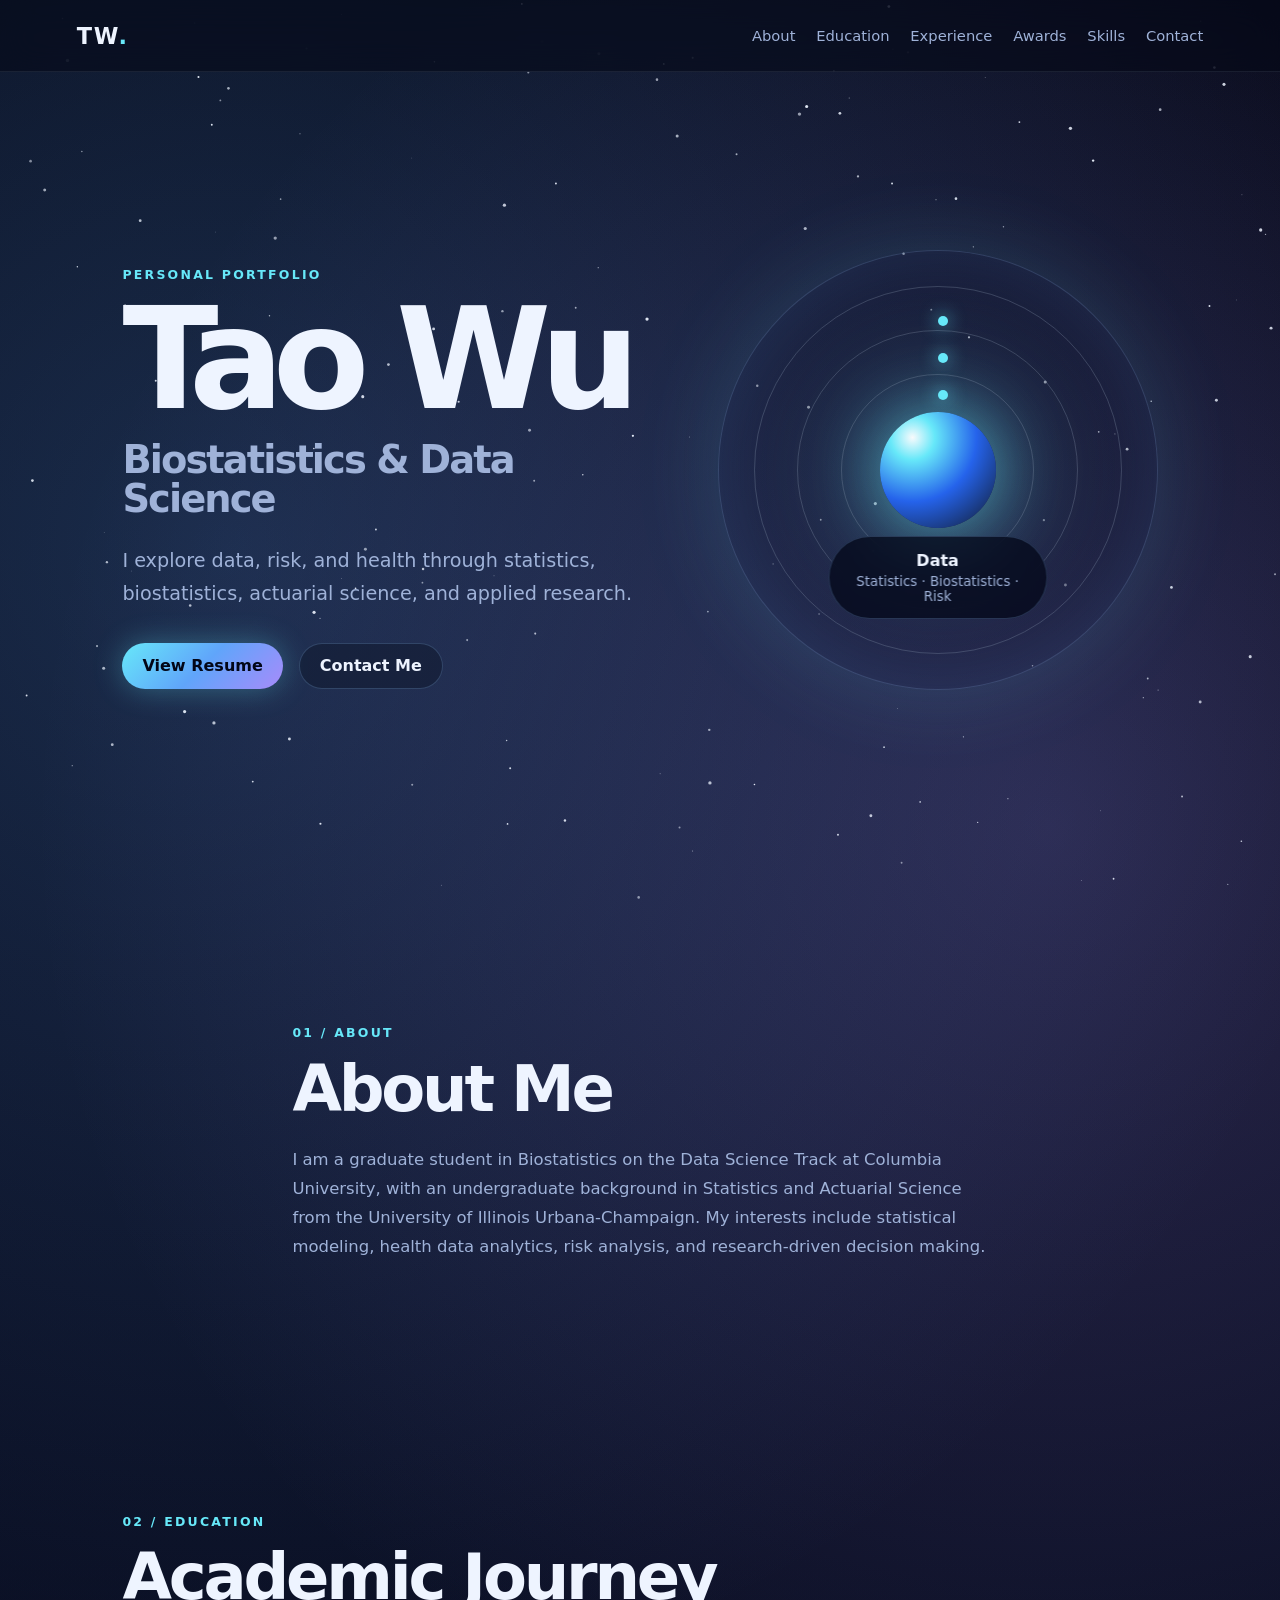
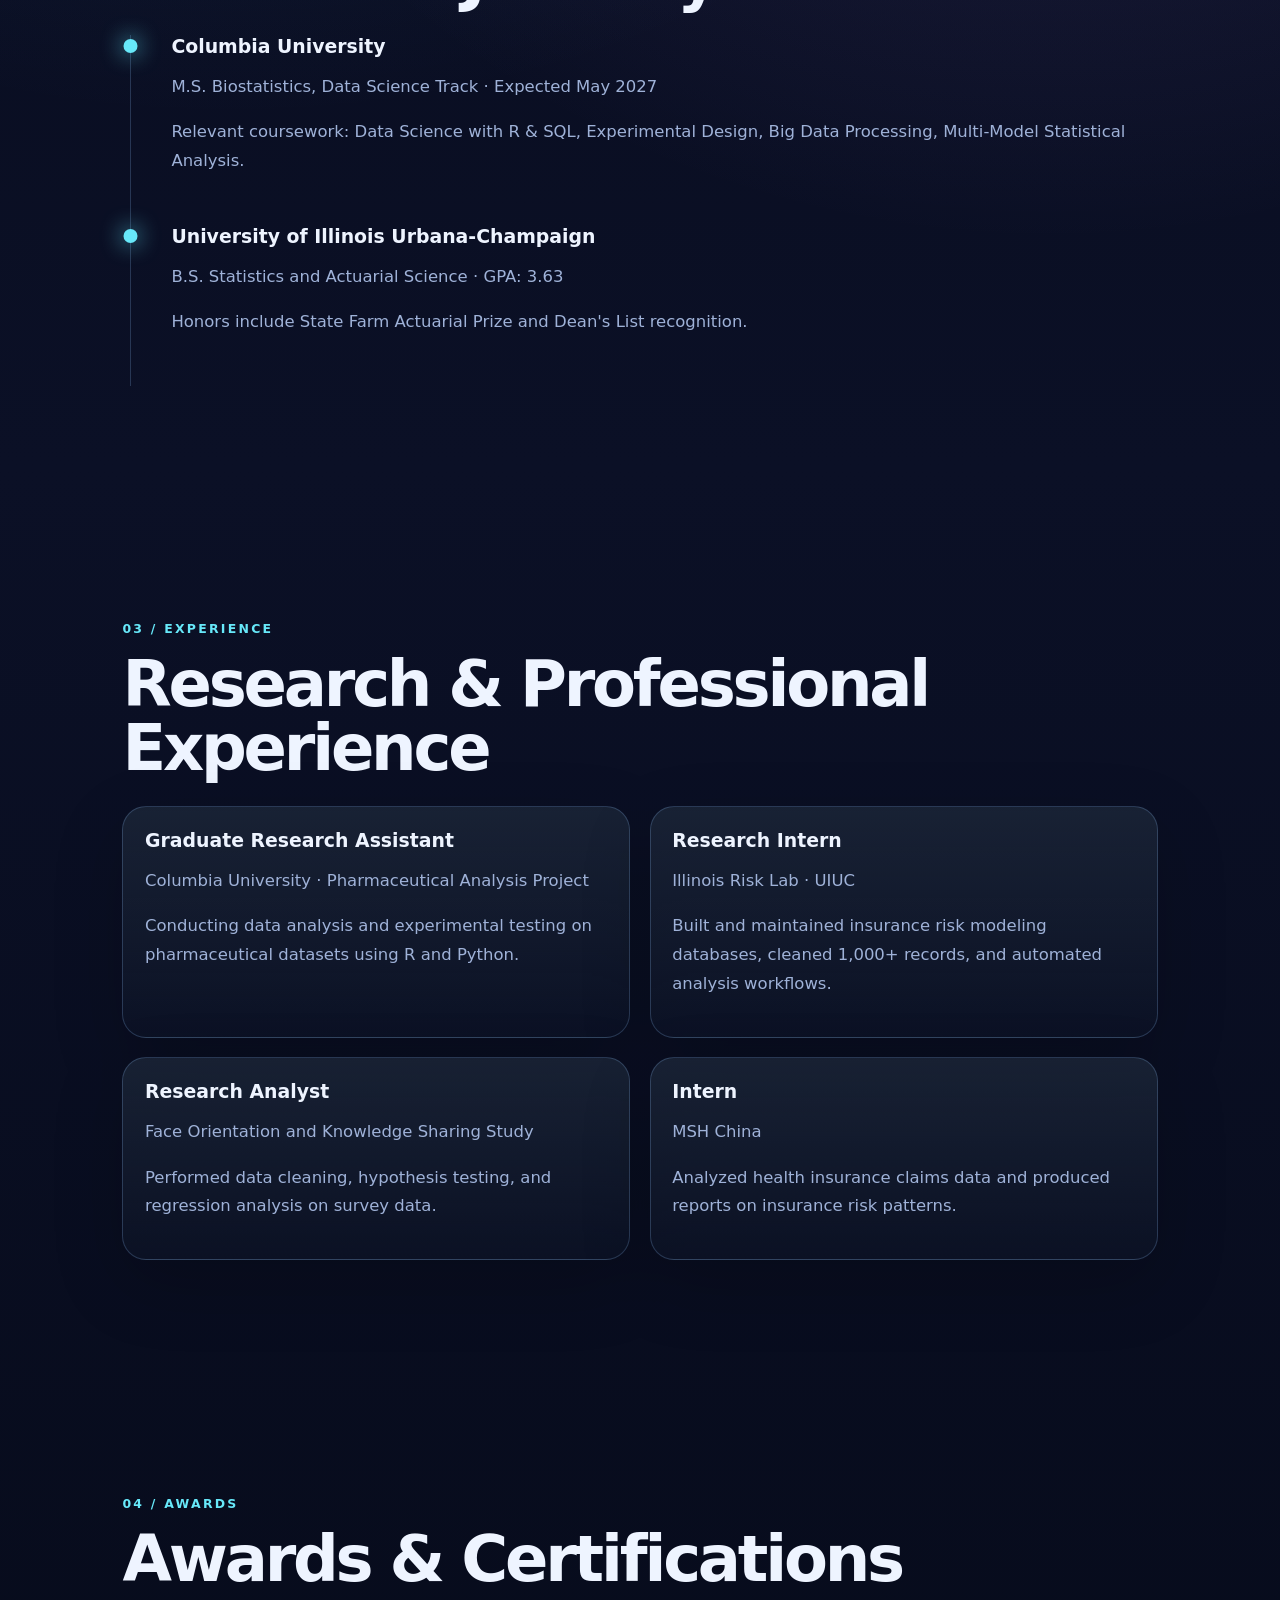
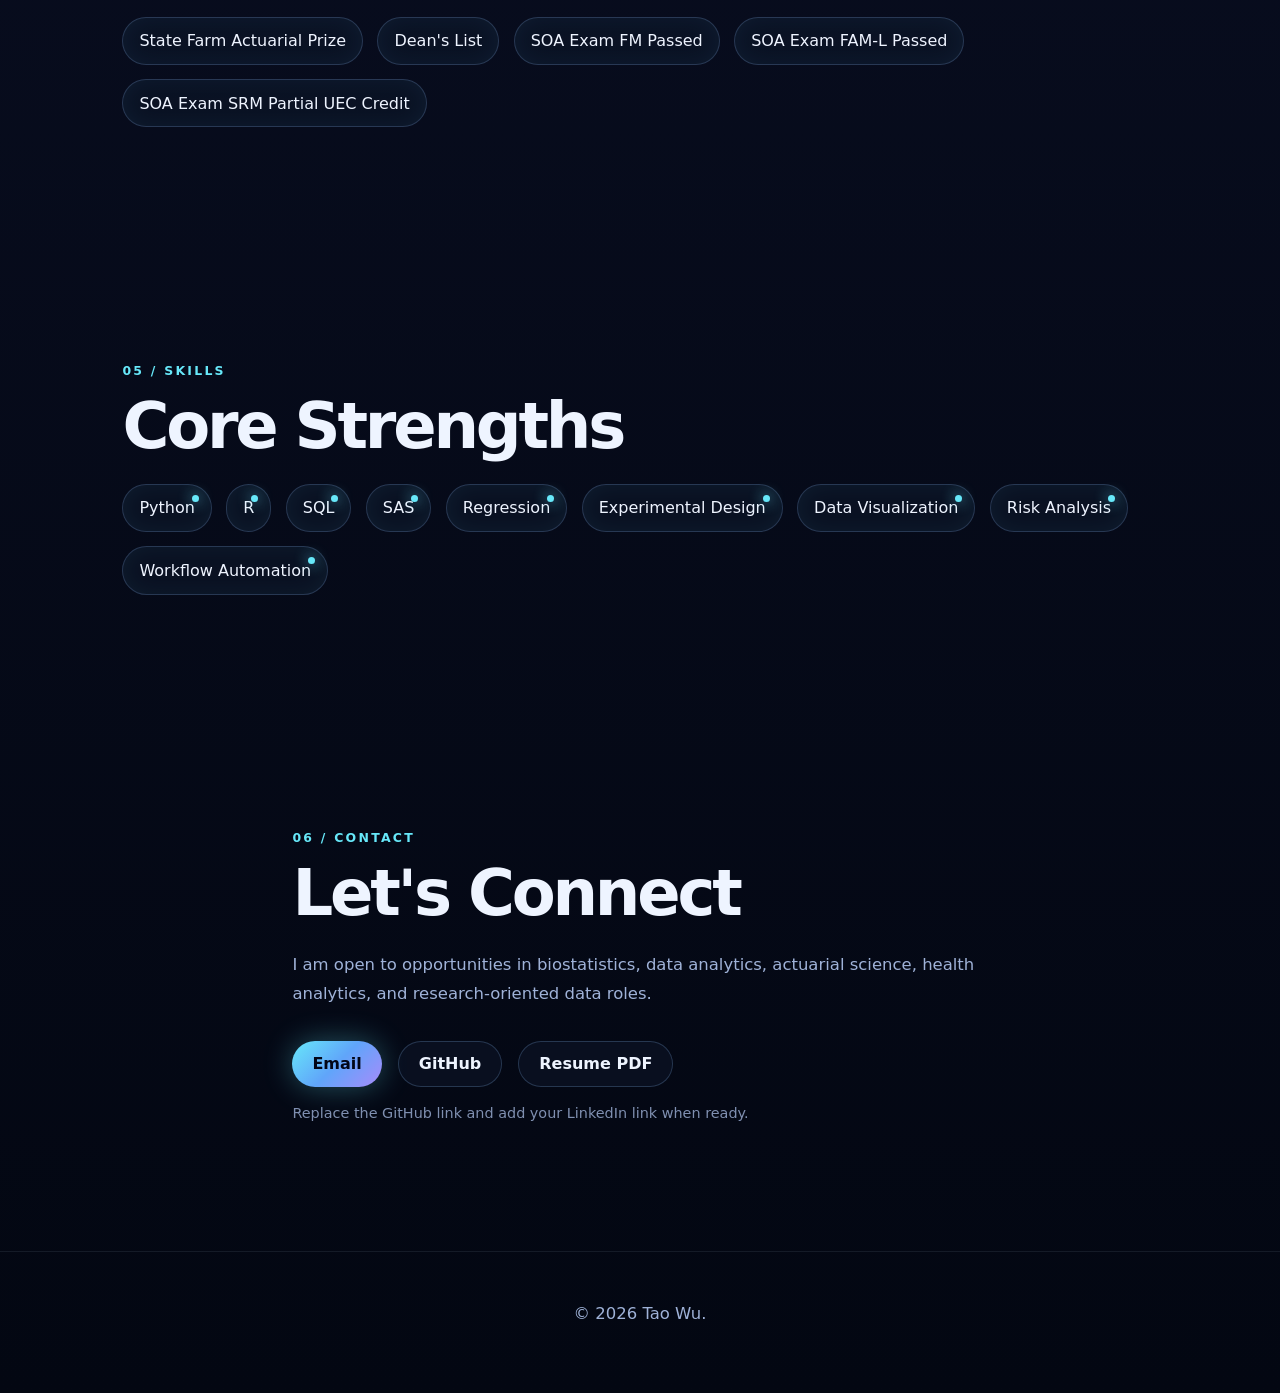
==== index.html @ d5c95db9 "Update index.html" ====
<!DOCTYPE html>
<html lang="en">
<head>
  <meta charset="UTF-8" />
  <meta name="viewport" content="width=device-width, initial-scale=1.0" />
  <title>Tao Wu Portfolio</title>
  <meta name="description" content="Tao Wu's personal portfolio in biostatistics, data science, statistics, and actuarial science." />
  <link rel="stylesheet" href="style.css" />
</head>
<body>
  <canvas id="starfield"></canvas>

  <header class="site-header">
    <a href="#home" class="logo">TW<span>.</span></a>
    <nav>
      <a href="#about">About</a>
      <a href="#education">Education</a>
      <a href="#experience">Experience</a>
      <a href="#awards">Awards</a>
      <a href="#skills">Skills</a>
      <a href="#contact">Contact</a>
    </nav>
  </header>

  <main>
    <section id="home" class="hero section">
      <div class="hero-content reveal">
        <p class="eyebrow">Personal Portfolio</p>
        <h1>Tao Wu</h1>
        <h2><span id="typewriter"></span></h2>
        <p class="hero-text">
          I explore data, risk, and health through statistics, biostatistics,
          actuarial science, and applied research.
        </p>
        <div class="hero-actions">
          <a class="btn primary" href="assets/resume.pdf" target="_blank">View Resume</a>
          <a class="btn ghost" href="#contact">Contact Me</a>
        </div>
      </div>

      <div class="orbital-card reveal">
        <div class="planet"></div>
        <div class="orbit orbit-1"><span></span></div>
        <div class="orbit orbit-2"><span></span></div>
        <div class="orbit orbit-3"><span></span></div>
        <div class="orbit-label">
          <strong>Data</strong>
          <small>Statistics · Biostatistics · Risk</small>
        </div>
      </div>
    </section>

    <section id="about" class="section narrow reveal">
      <p class="section-kicker">01 / About</p>
      <h2>About Me</h2>
      <p>
        I am a graduate student in Biostatistics on the Data Science Track at Columbia University,
        with an undergraduate background in Statistics and Actuarial Science from the University
        of Illinois Urbana-Champaign. My interests include statistical modeling, health data analytics,
        risk analysis, and research-driven decision making.
      </p>
    </section>

    <section id="education" class="section reveal">
      <p class="section-kicker">02 / Education</p>
      <h2>Academic Journey</h2>
      <div class="timeline">
        <article class="timeline-item">
          <span class="dot"></span>
          <div>
            <h3>Columbia University</h3>
            <p class="muted">M.S. Biostatistics, Data Science Track · Expected May 2027</p>
            <p>Relevant coursework: Data Science with R & SQL, Experimental Design, Big Data Processing, Multi-Model Statistical Analysis.</p>
          </div>
        </article>
        <article class="timeline-item">
          <span class="dot"></span>
          <div>
            <h3>University of Illinois Urbana-Champaign</h3>
            <p class="muted">B.S. Statistics and Actuarial Science · GPA: 3.63</p>
            <p>Honors include State Farm Actuarial Prize and Dean's List recognition.</p>
          </div>
        </article>
      </div>
    </section>

    <section id="experience" class="section reveal">
      <p class="section-kicker">03 / Experience</p>
      <h2>Research & Professional Experience</h2>
      <div class="card-grid">
        <article class="glass-card">
          <h3>Graduate Research Assistant</h3>
          <p class="muted">Columbia University · Pharmaceutical Analysis Project</p>
          <p>Conducting data analysis and experimental testing on pharmaceutical datasets using R and Python.</p>
        </article>
        <article class="glass-card">
          <h3>Research Intern</h3>
          <p class="muted">Illinois Risk Lab · UIUC</p>
          <p>Built and maintained insurance risk modeling databases, cleaned 1,000+ records, and automated analysis workflows.</p>
        </article>
        <article class="glass-card">
          <h3>Research Analyst</h3>
          <p class="muted">Face Orientation and Knowledge Sharing Study</p>
          <p>Performed data cleaning, hypothesis testing, and regression analysis on survey data.</p>
        </article>
        <article class="glass-card">
          <h3>Intern</h3>
          <p class="muted">MSH China</p>
          <p>Analyzed health insurance claims data and produced reports on insurance risk patterns.</p>
        </article>
      </div>
    </section>

    <section id="awards" class="section reveal">
      <p class="section-kicker">04 / Awards</p>
      <h2>Awards & Certifications</h2>
      <div class="badge-grid">
        <div class="badge">State Farm Actuarial Prize</div>
        <div class="badge">Dean's List</div>
        <div class="badge">SOA Exam FM Passed</div>
        <div class="badge">SOA Exam FAM-L Passed</div>
        <div class="badge">SOA Exam SRM Partial UEC Credit</div>
      </div>
    </section>

    <section id="skills" class="section reveal">
      <p class="section-kicker">05 / Skills</p>
      <h2>Core Strengths</h2>
      <div class="skill-map">
        <div class="skill-node">Python</div>
        <div class="skill-node">R</div>
        <div class="skill-node">SQL</div>
        <div class="skill-node">SAS</div>
        <div class="skill-node">Regression</div>
        <div class="skill-node">Experimental Design</div>
        <div class="skill-node">Data Visualization</div>
        <div class="skill-node">Risk Analysis</div>
        <div class="skill-node">Workflow Automation</div>
      </div>
    </section>

    <section id="contact" class="section narrow reveal">
      <p class="section-kicker">06 / Contact</p>
      <h2>Let's Connect</h2>
      <p>
        I am open to opportunities in biostatistics, data analytics, actuarial science,
        health analytics, and research-oriented data roles.
      </p>
      <div class="contact-links">
        <a class="btn primary" href="mailto:tw3108@cumc.columbia.edu">Email</a>
        <a class="btn ghost" href="https://github.com/tw3108-alex" target="_blank">GitHub</a>
        <a class="btn ghost" href="assets/resume.pdf" target="_blank">Resume PDF</a>
      </div>
      <p class="small-note">Replace the GitHub link and add your LinkedIn link when ready.</p>
    </section>
  </main>

  <footer>
    <p>© <span id="year"></span> Tao Wu.</p>
  </footer>

  <script src="script.js"></script>
</body>
</html>
---- style.css ----
* {
  box-sizing: border-box;
}

:root {
  --bg: #050816;
  --bg-2: #0b1026;
  --text: #eef4ff;
  --muted: #9fb2d8;
  --line: rgba(147, 197, 253, 0.22);
  --cyan: #67e8f9;
  --blue: #60a5fa;
  --purple: #a78bfa;
  --glass: rgba(15, 23, 42, 0.58);
  --glass-strong: rgba(30, 41, 59, 0.76);
}

html {
  scroll-behavior: smooth;
}

body {
  margin: 0;
  font-family: Inter, ui-sans-serif, system-ui, -apple-system, BlinkMacSystemFont, "Segoe UI", sans-serif;
  color: var(--text);
  background:
    radial-gradient(circle at 18% 12%, rgba(96, 165, 250, 0.22), transparent 28%),
    radial-gradient(circle at 82% 18%, rgba(167, 139, 250, 0.22), transparent 26%),
    linear-gradient(180deg, var(--bg), var(--bg-2) 45%, #030712);
  min-height: 100vh;
  overflow-x: hidden;
}

#starfield {
  position: fixed;
  inset: 0;
  z-index: -1;
}

.site-header {
  position: fixed;
  top: 0;
  left: 0;
  width: 100%;
  height: 72px;
  padding: 0 6vw;
  display: flex;
  align-items: center;
  justify-content: space-between;
  backdrop-filter: blur(16px);
  background: rgba(5, 8, 22, 0.56);
  border-bottom: 1px solid rgba(148, 163, 184, 0.12);
  z-index: 20;
}

.logo {
  color: var(--text);
  text-decoration: none;
  font-size: 1.4rem;
  font-weight: 800;
  letter-spacing: 0.08em;
}

.logo span {
  color: var(--cyan);
}

nav {
  display: flex;
  gap: 1.3rem;
  flex-wrap: wrap;
}

nav a {
  color: var(--muted);
  text-decoration: none;
  font-size: 0.92rem;
  transition: color 0.2s ease, text-shadow 0.2s ease;
}

nav a:hover {
  color: var(--text);
  text-shadow: 0 0 18px rgba(103, 232, 249, 0.85);
}

.section {
  padding: 110px 8vw;
  max-width: 1240px;
  margin: 0 auto;
}

.hero {
  min-height: 100vh;
  display: grid;
  grid-template-columns: 1.15fr 0.85fr;
  align-items: center;
  gap: 4rem;
  padding-top: 150px;
}

.eyebrow,
.section-kicker {
  color: var(--cyan);
  letter-spacing: 0.18em;
  text-transform: uppercase;
  font-size: 0.78rem;
  font-weight: 700;
}

h1 {
  font-size: clamp(4rem, 12vw, 8.8rem);
  line-height: 0.88;
  margin: 0.2rem 0 1.2rem;
  letter-spacing: -0.08em;
}

h2 {
  font-size: clamp(2rem, 5vw, 4rem);
  line-height: 1;
  margin: 0 0 1.6rem;
  letter-spacing: -0.05em;
}

.hero h2 {
  min-height: 3.2rem;
  color: var(--muted);
  font-size: clamp(1.5rem, 3vw, 2.7rem);
}

h3 {
  margin: 0 0 0.5rem;
  font-size: 1.18rem;
}

p {
  color: var(--muted);
  line-height: 1.75;
  font-size: 1.03rem;
}

.hero-text {
  max-width: 720px;
  font-size: 1.2rem;
}

.narrow {
  max-width: 900px;
}

.hero-actions,
.contact-links {
  display: flex;
  gap: 1rem;
  flex-wrap: wrap;
  margin-top: 2rem;
}

.btn {
  display: inline-flex;
  align-items: center;
  justify-content: center;
  min-height: 46px;
  padding: 0 1.25rem;
  border-radius: 999px;
  text-decoration: none;
  font-weight: 700;
  transition: transform 0.18s ease, box-shadow 0.18s ease, border-color 0.18s ease;
}

.btn:hover {
  transform: translateY(-2px);
}

.btn.primary {
  color: #020617;
  background: linear-gradient(135deg, var(--cyan), var(--blue), var(--purple));
  box-shadow: 0 0 30px rgba(103, 232, 249, 0.32);
}

.btn.ghost {
  color: var(--text);
  border: 1px solid var(--line);
  background: rgba(15, 23, 42, 0.5);
}

.btn.ghost:hover {
  border-color: var(--cyan);
  box-shadow: 0 0 24px rgba(103, 232, 249, 0.16);
}

.orbital-card {
  position: relative;
  width: min(440px, 80vw);
  aspect-ratio: 1;
  margin: 0 auto;
  border-radius: 50%;
  border: 1px solid var(--line);
  background:
    radial-gradient(circle, rgba(103, 232, 249, 0.1), transparent 58%),
    rgba(15, 23, 42, 0.2);
  box-shadow:
    inset 0 0 80px rgba(96, 165, 250, 0.12),
    0 0 90px rgba(103, 232, 249, 0.14);
}

.planet {
  position: absolute;
  width: 116px;
  height: 116px;
  border-radius: 50%;
  top: 50%;
  left: 50%;
  transform: translate(-50%, -50%);
  background:
    radial-gradient(circle at 28% 22%, #f8fafc, #67e8f9 18%, #2563eb 52%, #111827 100%);
  box-shadow: 0 0 70px rgba(103, 232, 249, 0.7);
}

.orbit {
  position: absolute;
  border: 1px solid rgba(148, 163, 184, 0.28);
  border-radius: 50%;
  inset: 18%;
  animation: spin 12s linear infinite;
}

.orbit-2 {
  inset: 8%;
  animation-duration: 18s;
}

.orbit-3 {
  inset: 28%;
  animation-duration: 9s;
}

.orbit span {
  position: absolute;
  top: 8%;
  left: 50%;
  width: 10px;
  height: 10px;
  border-radius: 50%;
  background: var(--cyan);
  box-shadow: 0 0 18px var(--cyan);
}

.orbit-label {
  position: absolute;
  bottom: 16%;
  left: 50%;
  transform: translateX(-50%);
  text-align: center;
  padding: 0.9rem 1.2rem;
  border: 1px solid var(--line);
  border-radius: 999px;
  background: rgba(2, 6, 23, 0.72);
  backdrop-filter: blur(10px);
}

.orbit-label small {
  display: block;
  color: var(--muted);
  margin-top: 0.2rem;
}

@keyframes spin {
  to {
    transform: rotate(360deg);
  }
}

.timeline {
  border-left: 1px solid var(--line);
  margin-left: 0.5rem;
}

.timeline-item {
  display: grid;
  grid-template-columns: 24px 1fr;
  gap: 1rem;
  padding: 0 0 2rem;
  position: relative;
}

.timeline-item .dot {
  width: 14px;
  height: 14px;
  border-radius: 999px;
  background: var(--cyan);
  box-shadow: 0 0 22px var(--cyan);
  transform: translateX(-7.5px);
  margin-top: 0.25rem;
}

.muted {
  color: var(--muted);
}

.card-grid {
  display: grid;
  grid-template-columns: repeat(2, minmax(0, 1fr));
  gap: 1.2rem;
}

.glass-card {
  position: relative;
  padding: 1.35rem;
  border-radius: 24px;
  border: 1px solid var(--line);
  background: linear-gradient(180deg, rgba(30, 41, 59, 0.72), rgba(15, 23, 42, 0.42));
  box-shadow: 0 24px 70px rgba(0, 0, 0, 0.18);
  overflow: hidden;
  transition: transform 0.18s ease, border-color 0.18s ease, box-shadow 0.18s ease;
}

.glass-card::before {
  content: "";
  position: absolute;
  inset: -1px;
  opacity: 0;
  background: radial-gradient(circle at var(--x, 50%) var(--y, 50%), rgba(103, 232, 249, 0.22), transparent 34%);
  transition: opacity 0.18s ease;
  pointer-events: none;
}

.glass-card:hover {
  transform: translateY(-5px);
  border-color: rgba(103, 232, 249, 0.58);
  box-shadow: 0 24px 80px rgba(96, 165, 250, 0.16);
}

.glass-card:hover::before {
  opacity: 1;
}

.badge-grid,
.skill-map {
  display: flex;
  flex-wrap: wrap;
  gap: 0.9rem;
}

.badge,
.skill-node {
  border: 1px solid var(--line);
  border-radius: 999px;
  padding: 0.85rem 1rem;
  color: var(--text);
  background: rgba(15, 23, 42, 0.58);
  box-shadow: inset 0 0 24px rgba(103, 232, 249, 0.06);
}

.skill-node {
  position: relative;
}

.skill-node::after {
  content: "";
  position: absolute;
  width: 7px;
  height: 7px;
  right: 12px;
  top: 10px;
  border-radius: 50%;
  background: var(--cyan);
  box-shadow: 0 0 14px var(--cyan);
}

.small-note {
  font-size: 0.9rem;
  opacity: 0.8;
}

footer {
  padding: 2rem 8vw 3rem;
  text-align: center;
  border-top: 1px solid rgba(148, 163, 184, 0.12);
}

.reveal {
  opacity: 0;
  transform: translateY(22px);
  transition: opacity 0.7s ease, transform 0.7s ease;
}

.reveal.visible {
  opacity: 1;
  transform: translateY(0);
}

@media (max-width: 860px) {
  .site-header {
    height: auto;
    padding: 1rem 5vw;
    align-items: flex-start;
    gap: 1rem;
  }

  nav {
    justify-content: flex-end;
    gap: 0.75rem;
  }

  .hero {
    grid-template-columns: 1fr;
    padding-top: 140px;
  }

  .card-grid {
    grid-template-columns: 1fr;
  }

  .section {
    padding-left: 5vw;
    padding-right: 5vw;
  }
}
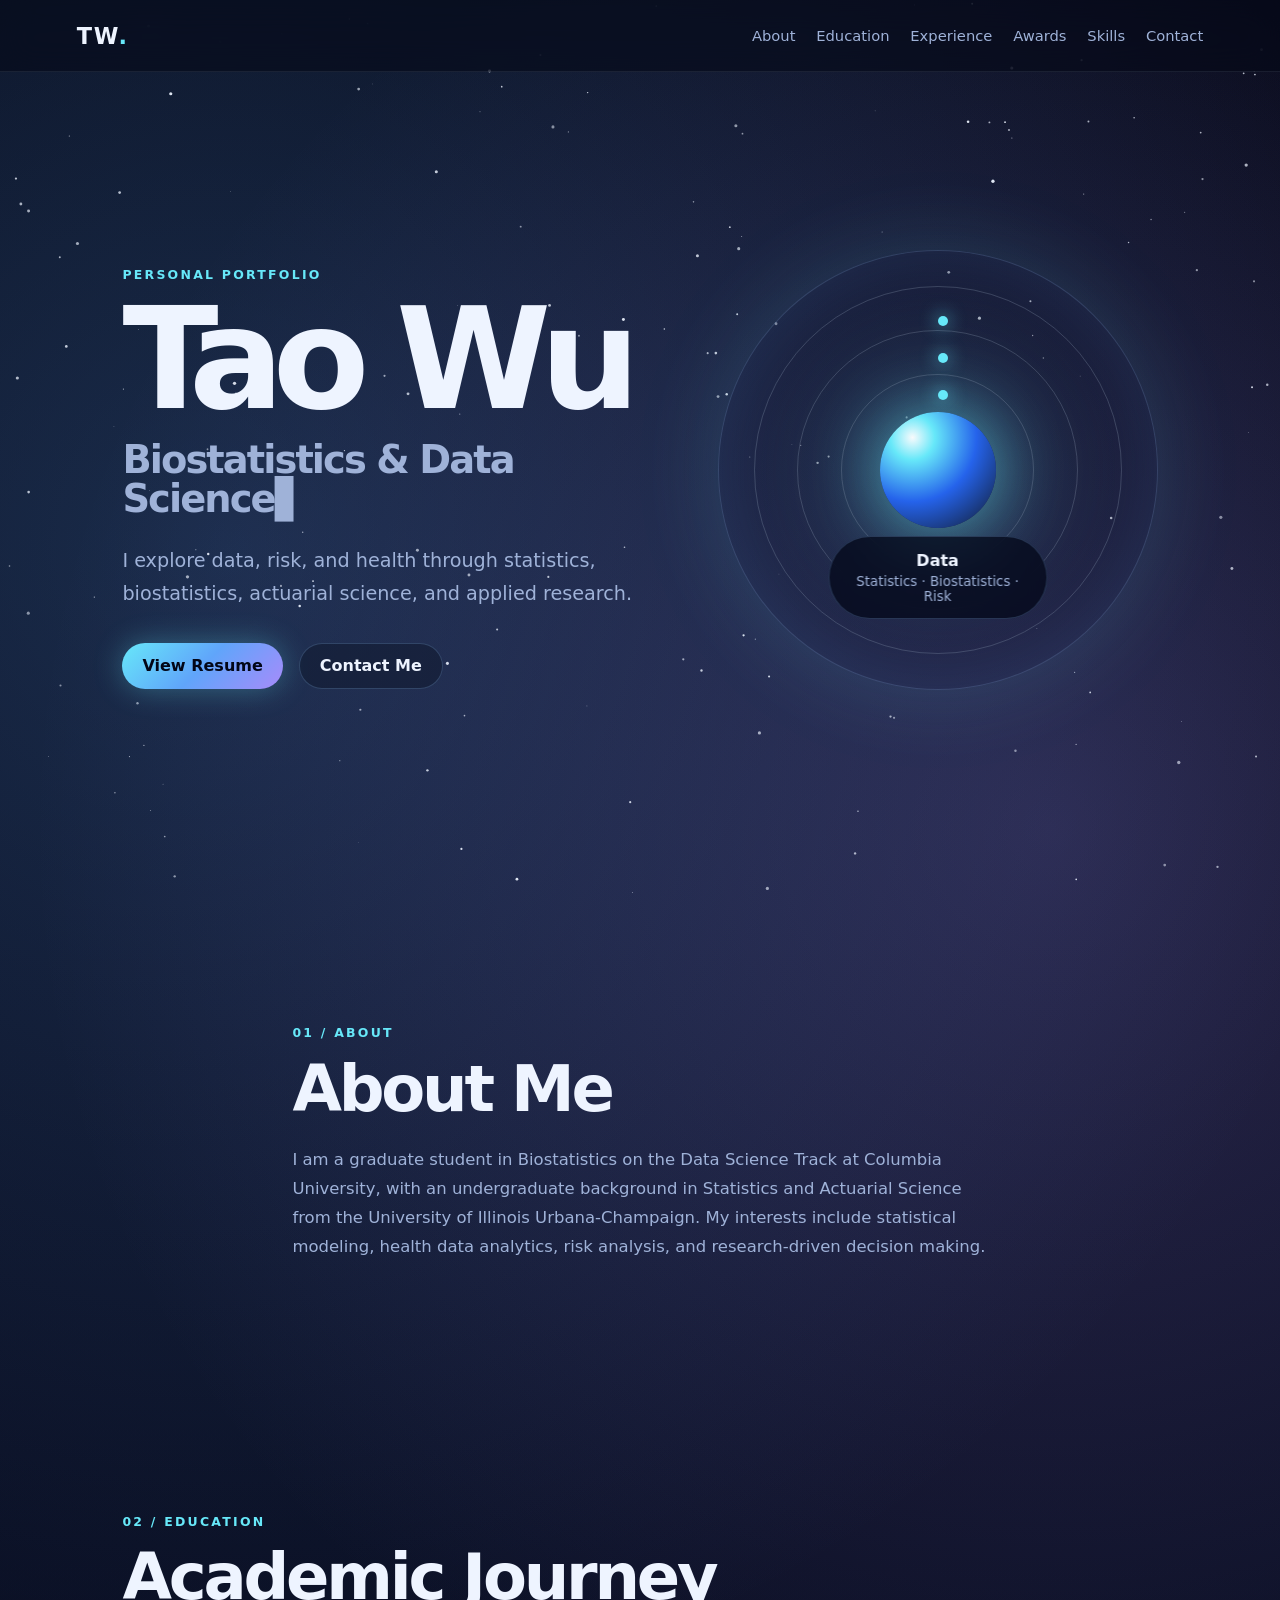
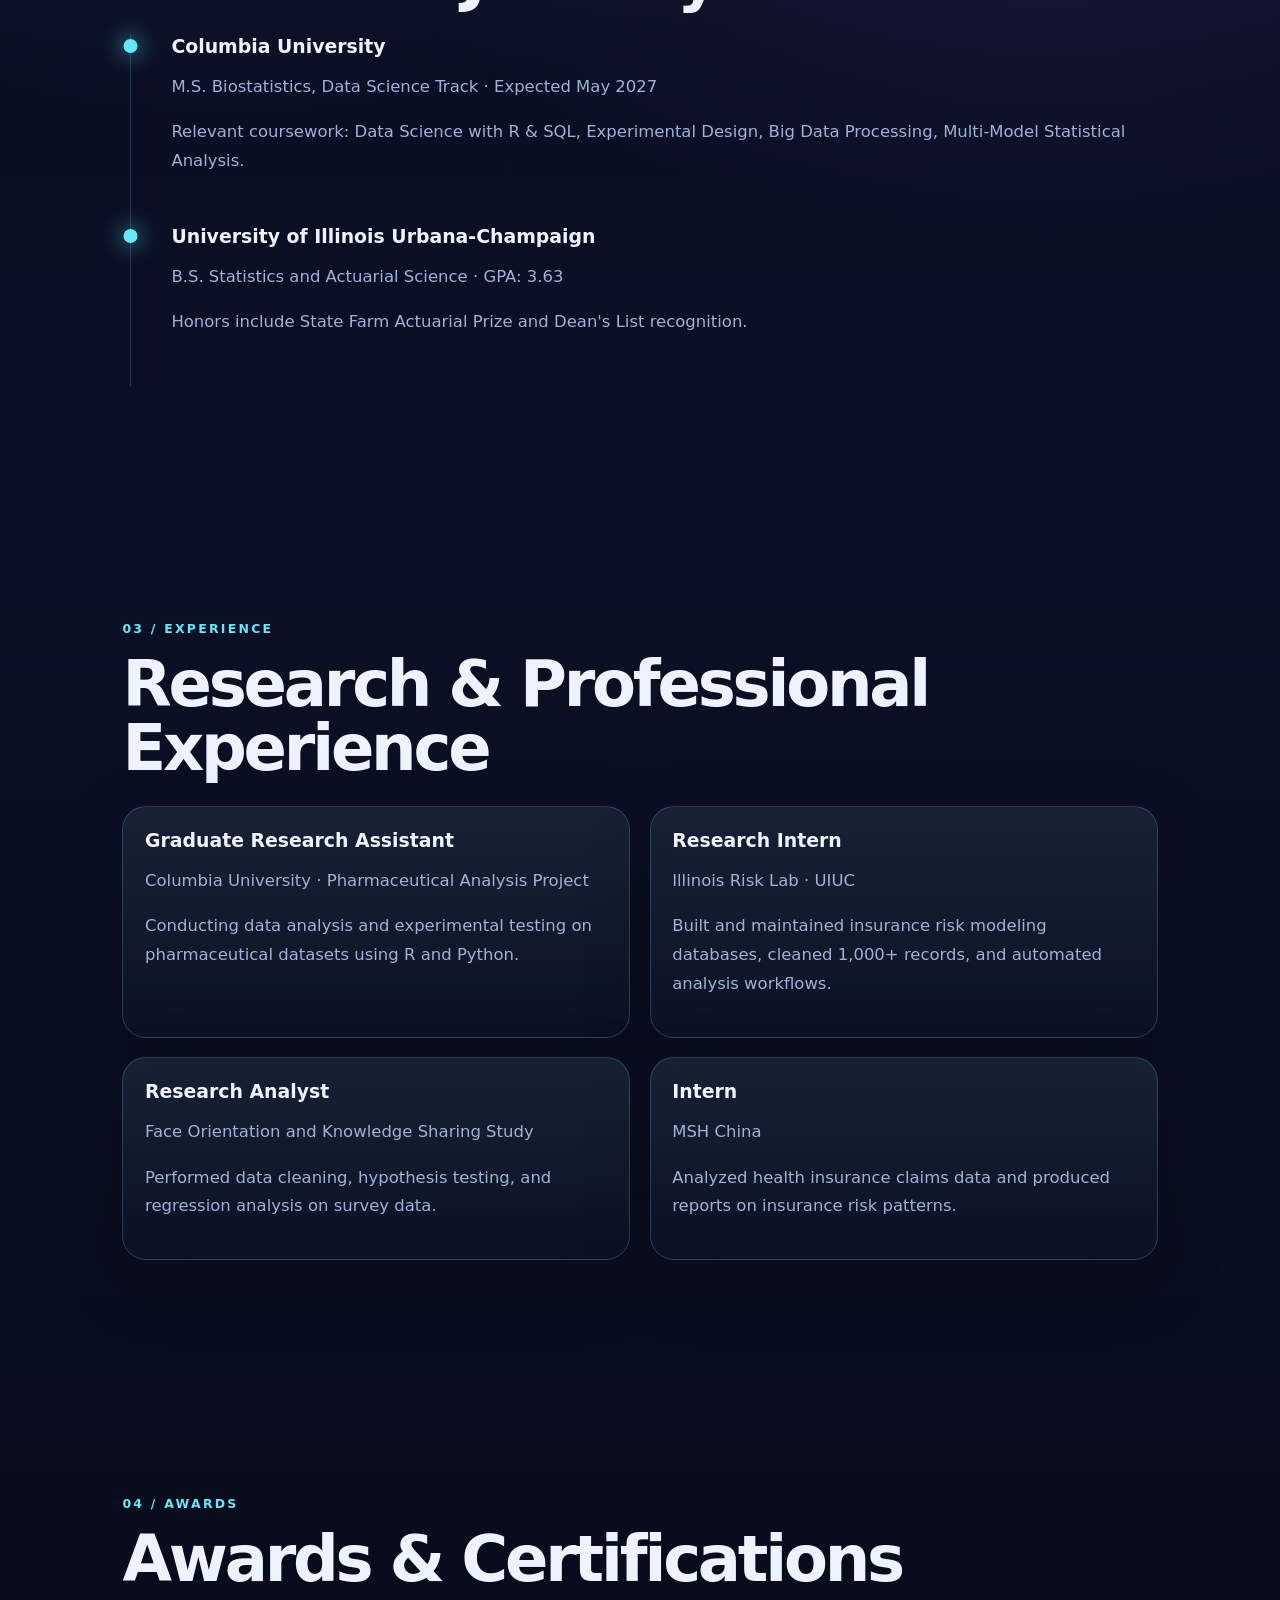
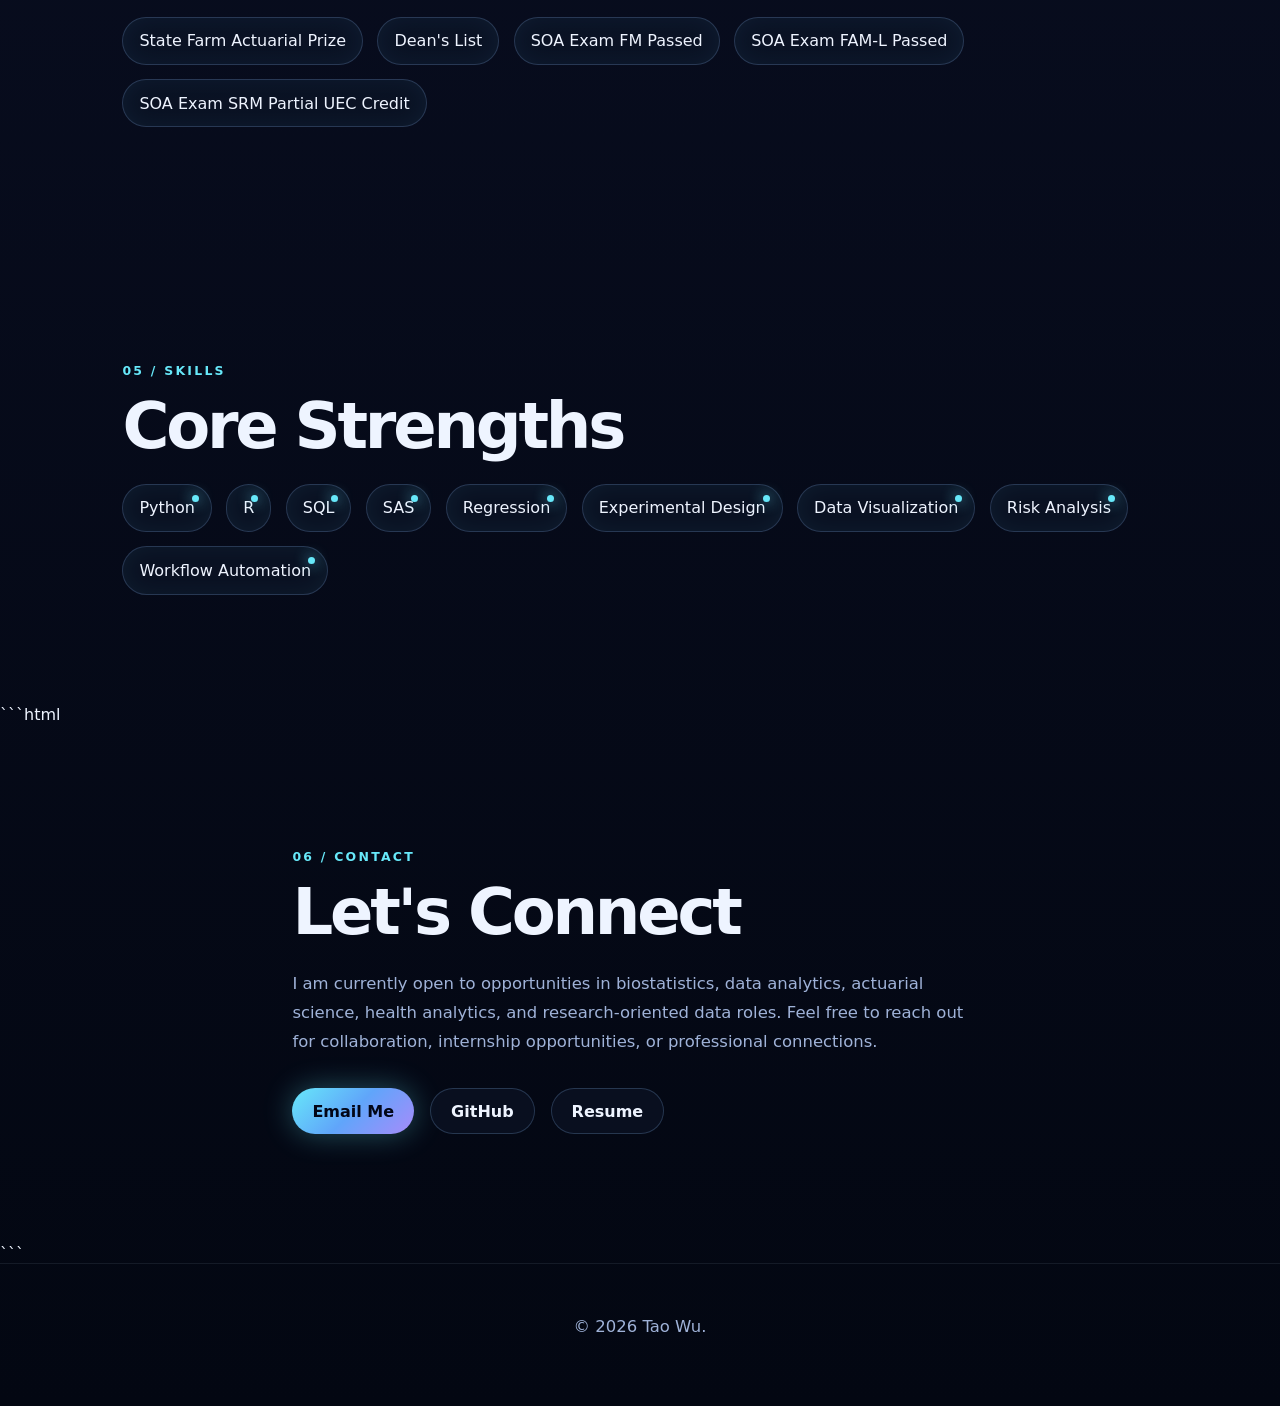
==== commit bb07628b: "Update index.html" ====
--- a/index.html
+++ b/index.html
@@ -139,20 +139,23 @@
       </div>
     </section>
 
-    <section id="contact" class="section narrow reveal">
-      <p class="section-kicker">06 / Contact</p>
-      <h2>Let's Connect</h2>
-      <p>
-        I am open to opportunities in biostatistics, data analytics, actuarial science,
-        health analytics, and research-oriented data roles.
-      </p>
-      <div class="contact-links">
-        <a class="btn primary" href="mailto:tw3108@cumc.columbia.edu">Email</a>
-        <a class="btn ghost" href="https://github.com/tw3108-alex" target="_blank">GitHub</a>
-        <a class="btn ghost" href="assets/resume.pdf" target="_blank">Resume PDF</a>
-      </div>
-      <p class="small-note">Replace the GitHub link and add your LinkedIn link when ready.</p>
-    </section>
+    ```html
+<section id="contact" class="section narrow reveal">
+  <p class="section-kicker">06 / Contact</p>
+  <h2>Let's Connect</h2>
+  <p>
+    I am currently open to opportunities in biostatistics, data analytics,
+    actuarial science, health analytics, and research-oriented data roles.
+    Feel free to reach out for collaboration, internship opportunities, or professional connections.
+  </p>
+  <div class="contact-links">
+    <a class="btn primary" href="mailto:tw3108@cumc.columbia.edu?subject=Opportunity%20Inquiry%20-%20Tao%20Wu">Email Me</a>
+    <a class="btn ghost" href="https://github.com/tw3108-alex" target="_blank" rel="noopener noreferrer">GitHub</a>
+    <a class="btn ghost" href="assets/resume.pdf" target="_blank" rel="noopener noreferrer">Resume</a>
+  </div>
+</section>
+```
+
   </main>
 
   <footer>
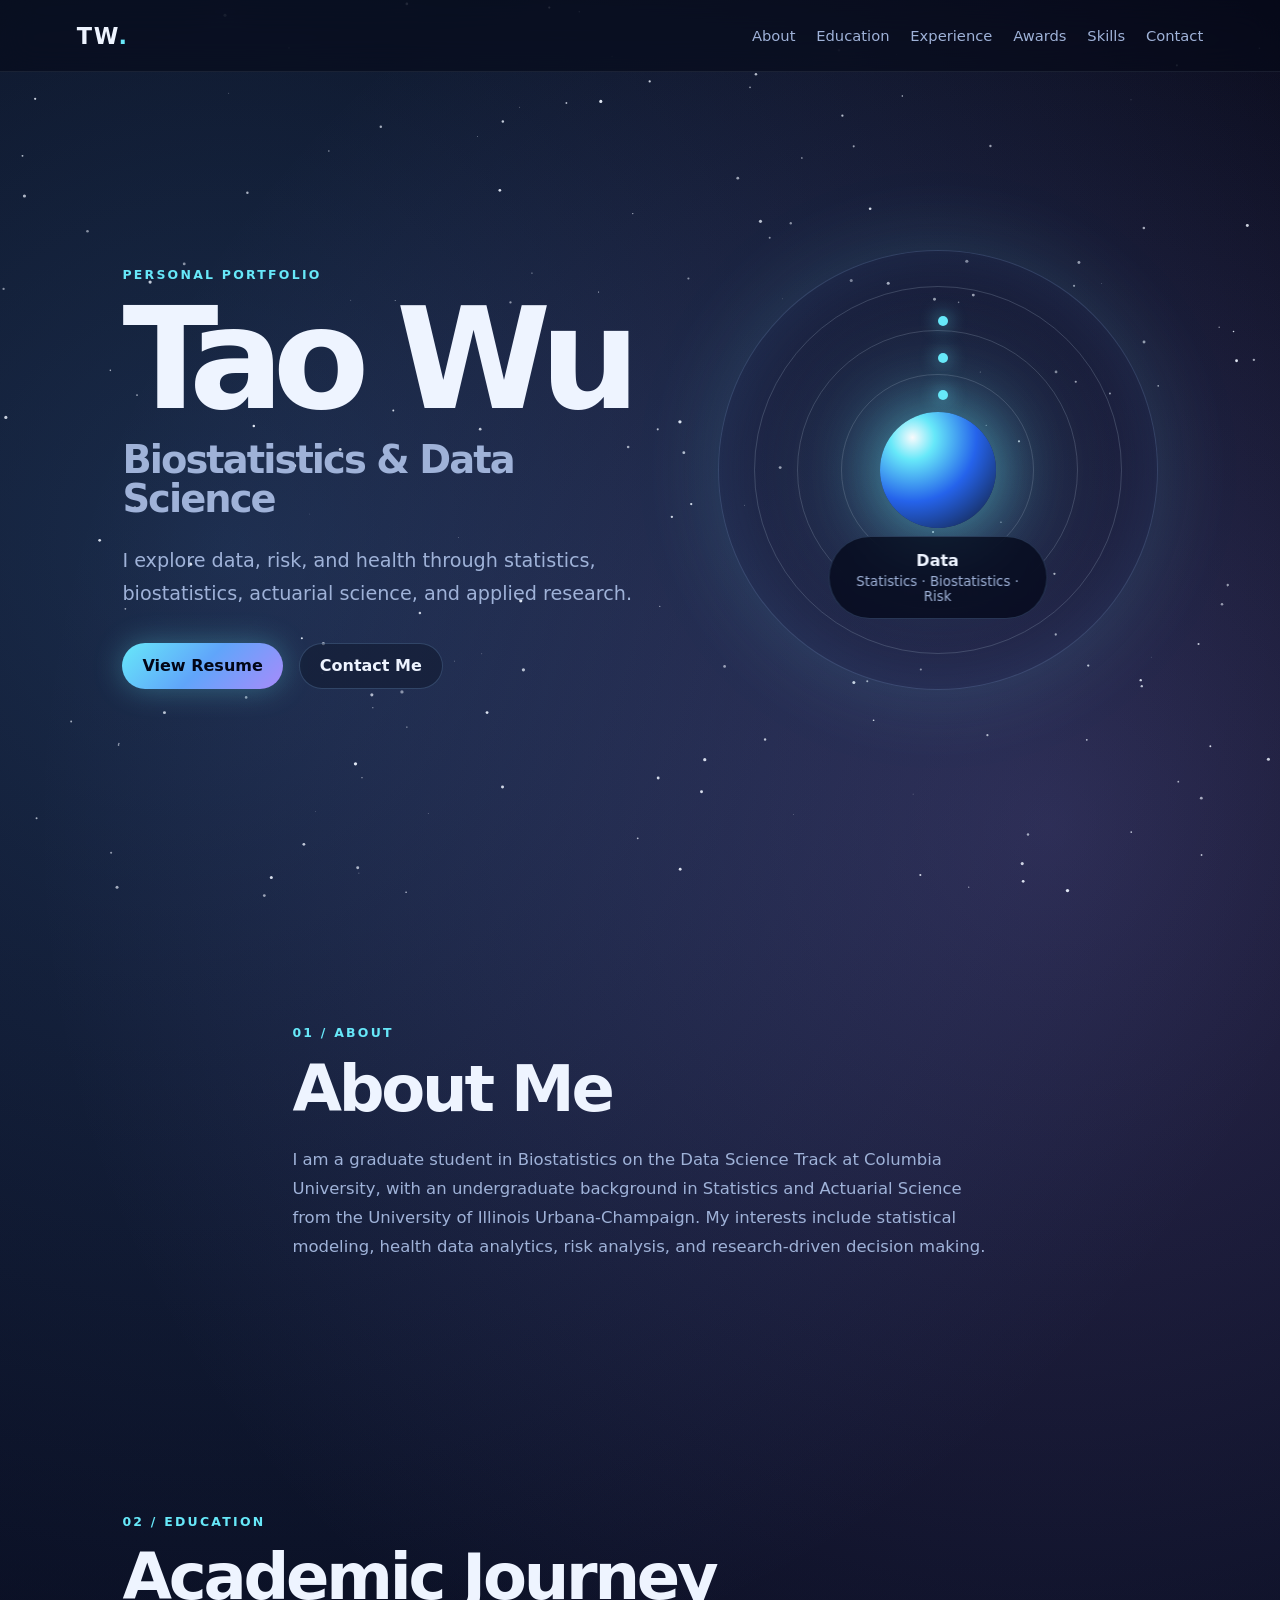
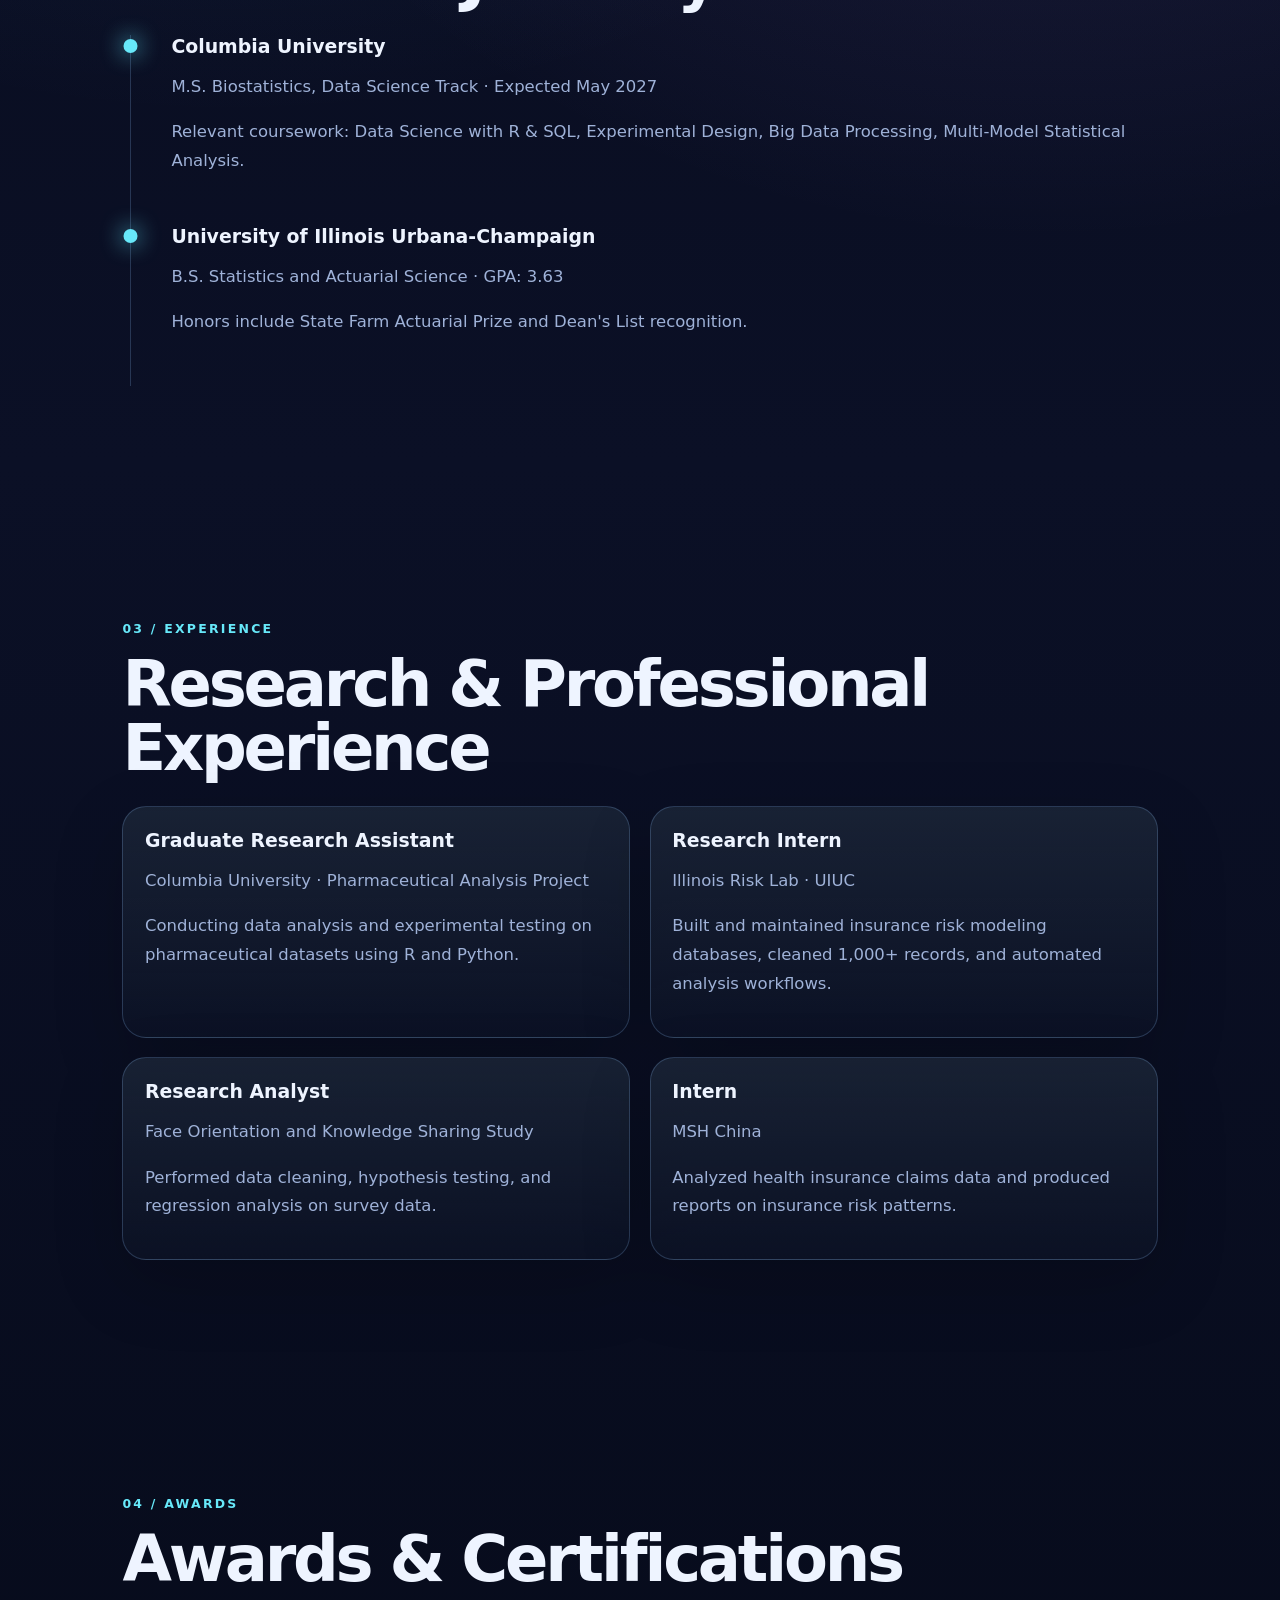
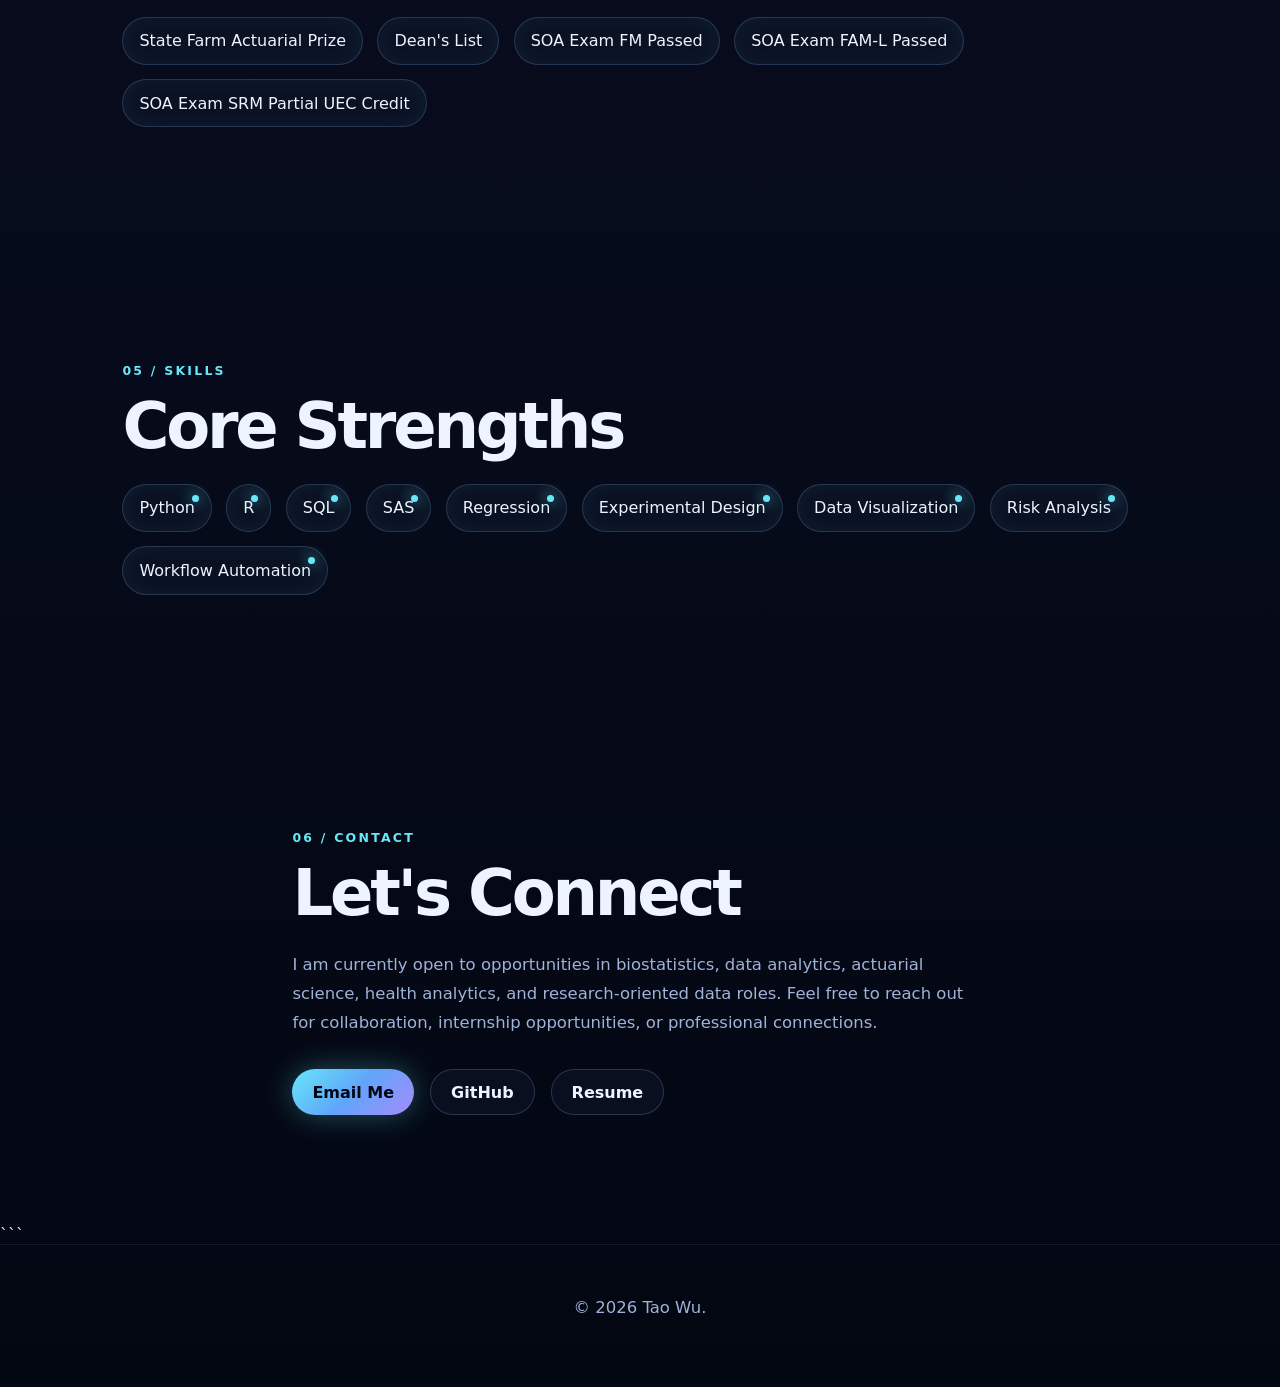
==== commit 47b2b5b5: "Update index.html" ====
--- a/index.html
+++ b/index.html
@@ -139,21 +139,20 @@
       </div>
     </section>
 
-    ```html
-<section id="contact" class="section narrow reveal">
-  <p class="section-kicker">06 / Contact</p>
-  <h2>Let's Connect</h2>
-  <p>
-    I am currently open to opportunities in biostatistics, data analytics,
-    actuarial science, health analytics, and research-oriented data roles.
-    Feel free to reach out for collaboration, internship opportunities, or professional connections.
-  </p>
-  <div class="contact-links">
-    <a class="btn primary" href="mailto:tw3108@cumc.columbia.edu?subject=Opportunity%20Inquiry%20-%20Tao%20Wu">Email Me</a>
-    <a class="btn ghost" href="https://github.com/tw3108-alex" target="_blank" rel="noopener noreferrer">GitHub</a>
-    <a class="btn ghost" href="assets/resume.pdf" target="_blank" rel="noopener noreferrer">Resume</a>
-  </div>
-</section>
+    <section id="contact" class="section narrow reveal">
+      <p class="section-kicker">06 / Contact</p>
+      <h2>Let's Connect</h2>
+      <p>
+        I am currently open to opportunities in biostatistics, data analytics,
+        actuarial science, health analytics, and research-oriented data roles.
+        Feel free to reach out for collaboration, internship opportunities, or professional connections.
+      </p>
+      <div class="contact-links">
+        <a class="btn primary" href="mailto:tw3108@cumc.columbia.edu?subject=Opportunity%20Inquiry%20-%20Tao%20Wu">Email Me</a>
+        <a class="btn ghost" href="https://github.com/tw3108-alex" target="_blank" rel="noopener noreferrer">GitHub</a>
+        <a class="btn ghost" href="assets/resume.pdf" target="_blank" rel="noopener noreferrer">Resume</a>
+      </div>
+    </section>
 ```
 
   </main>
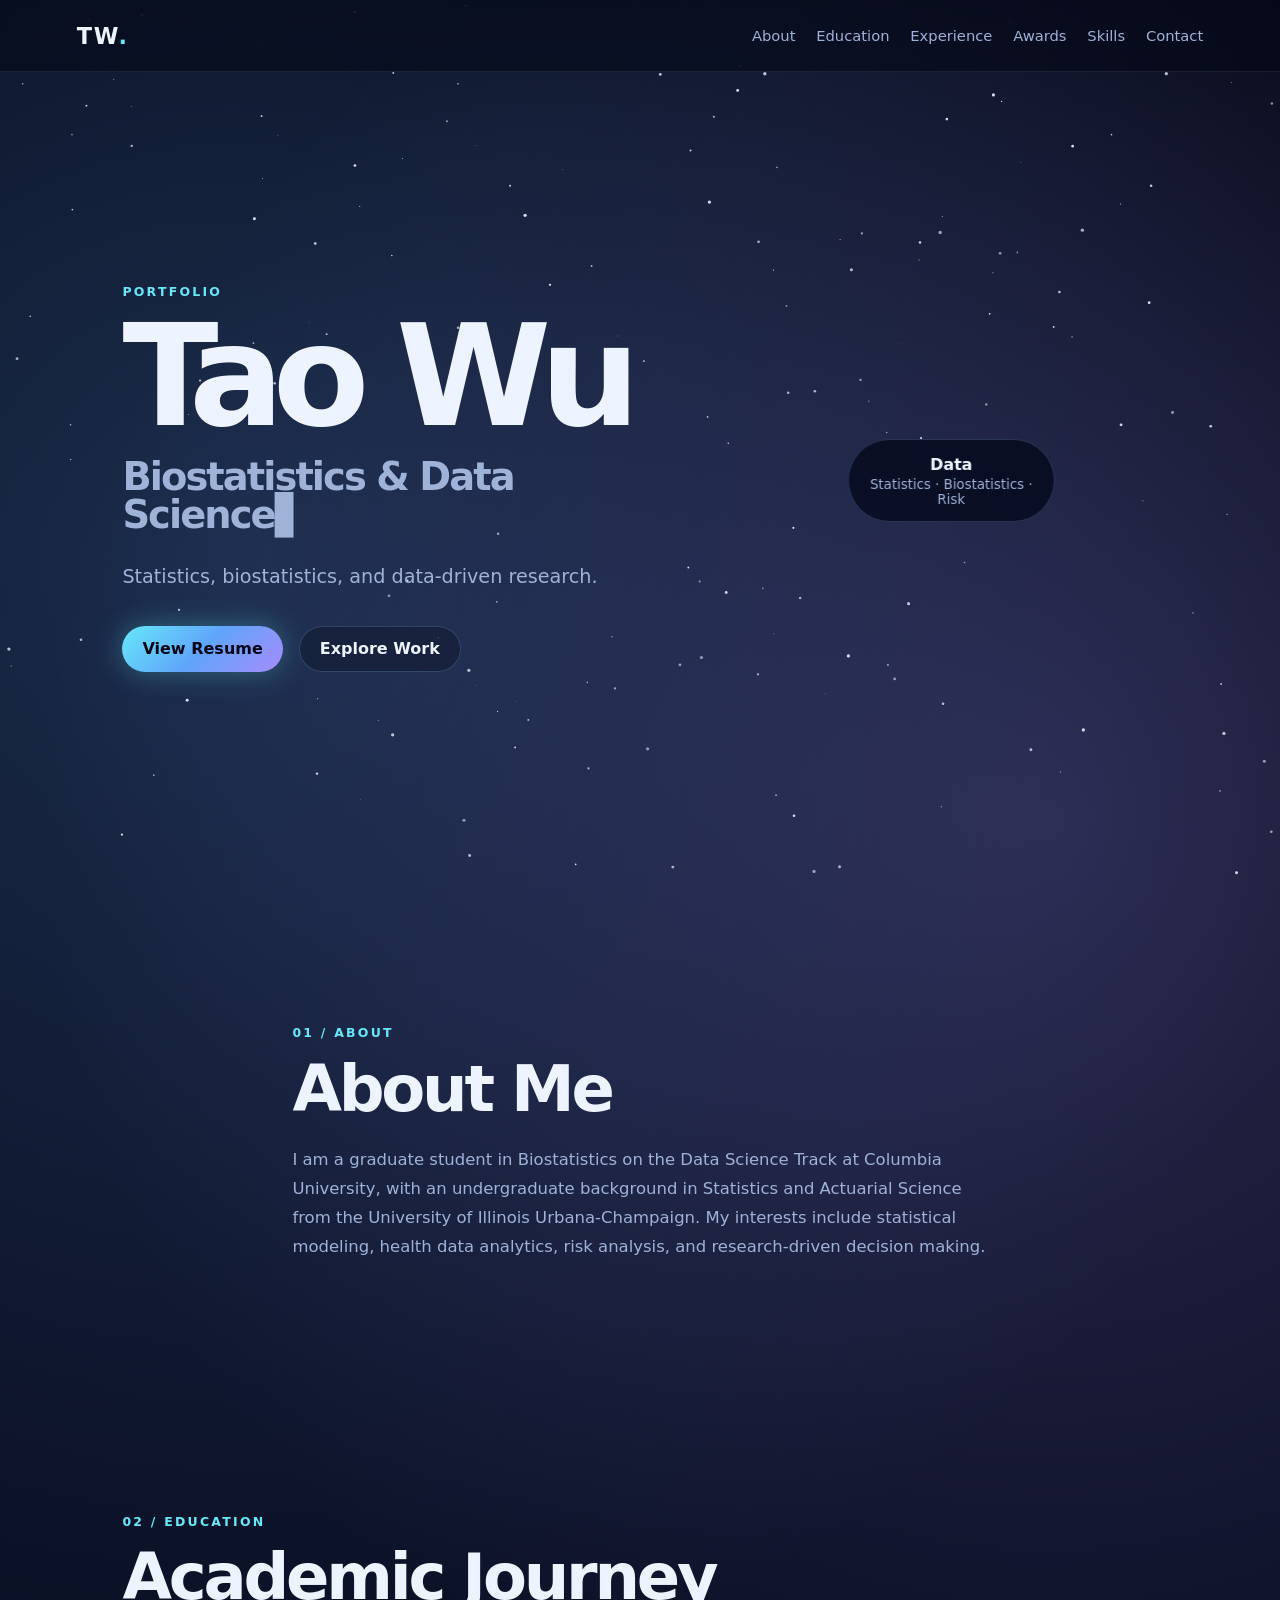
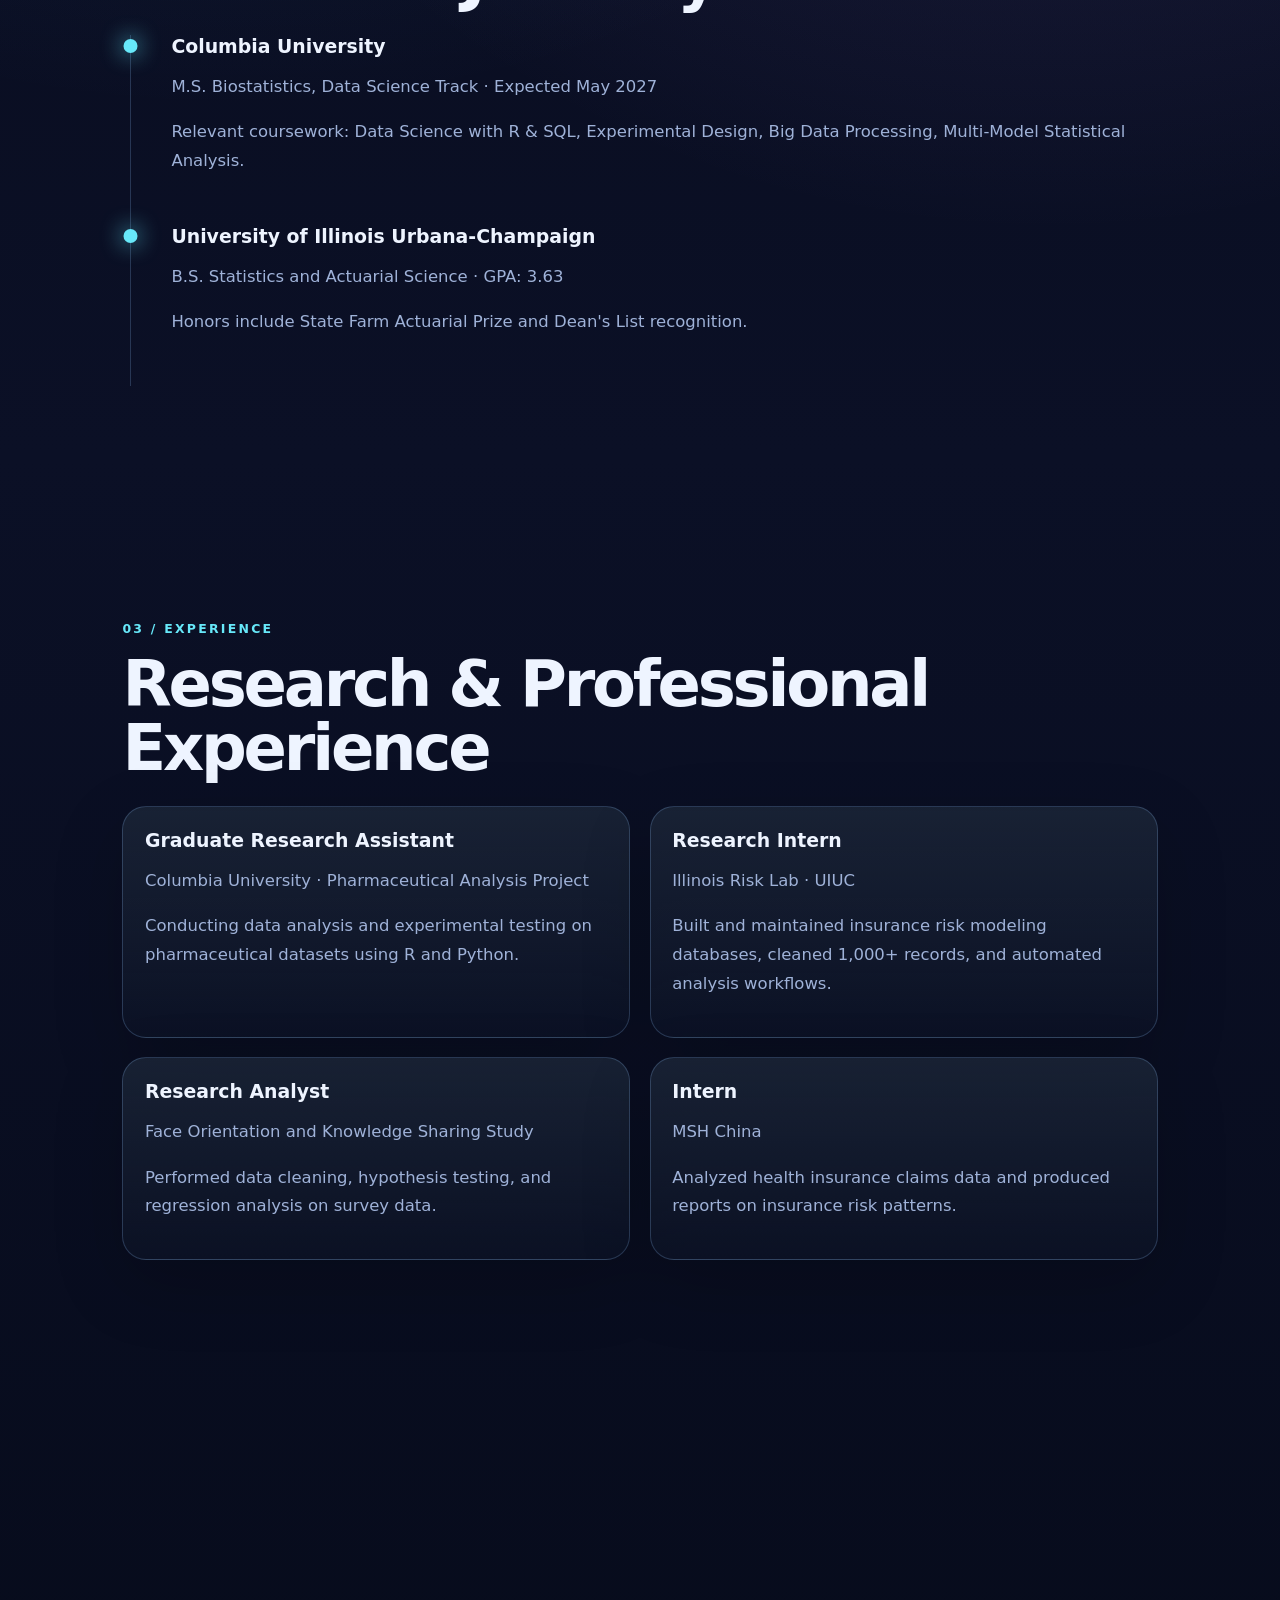
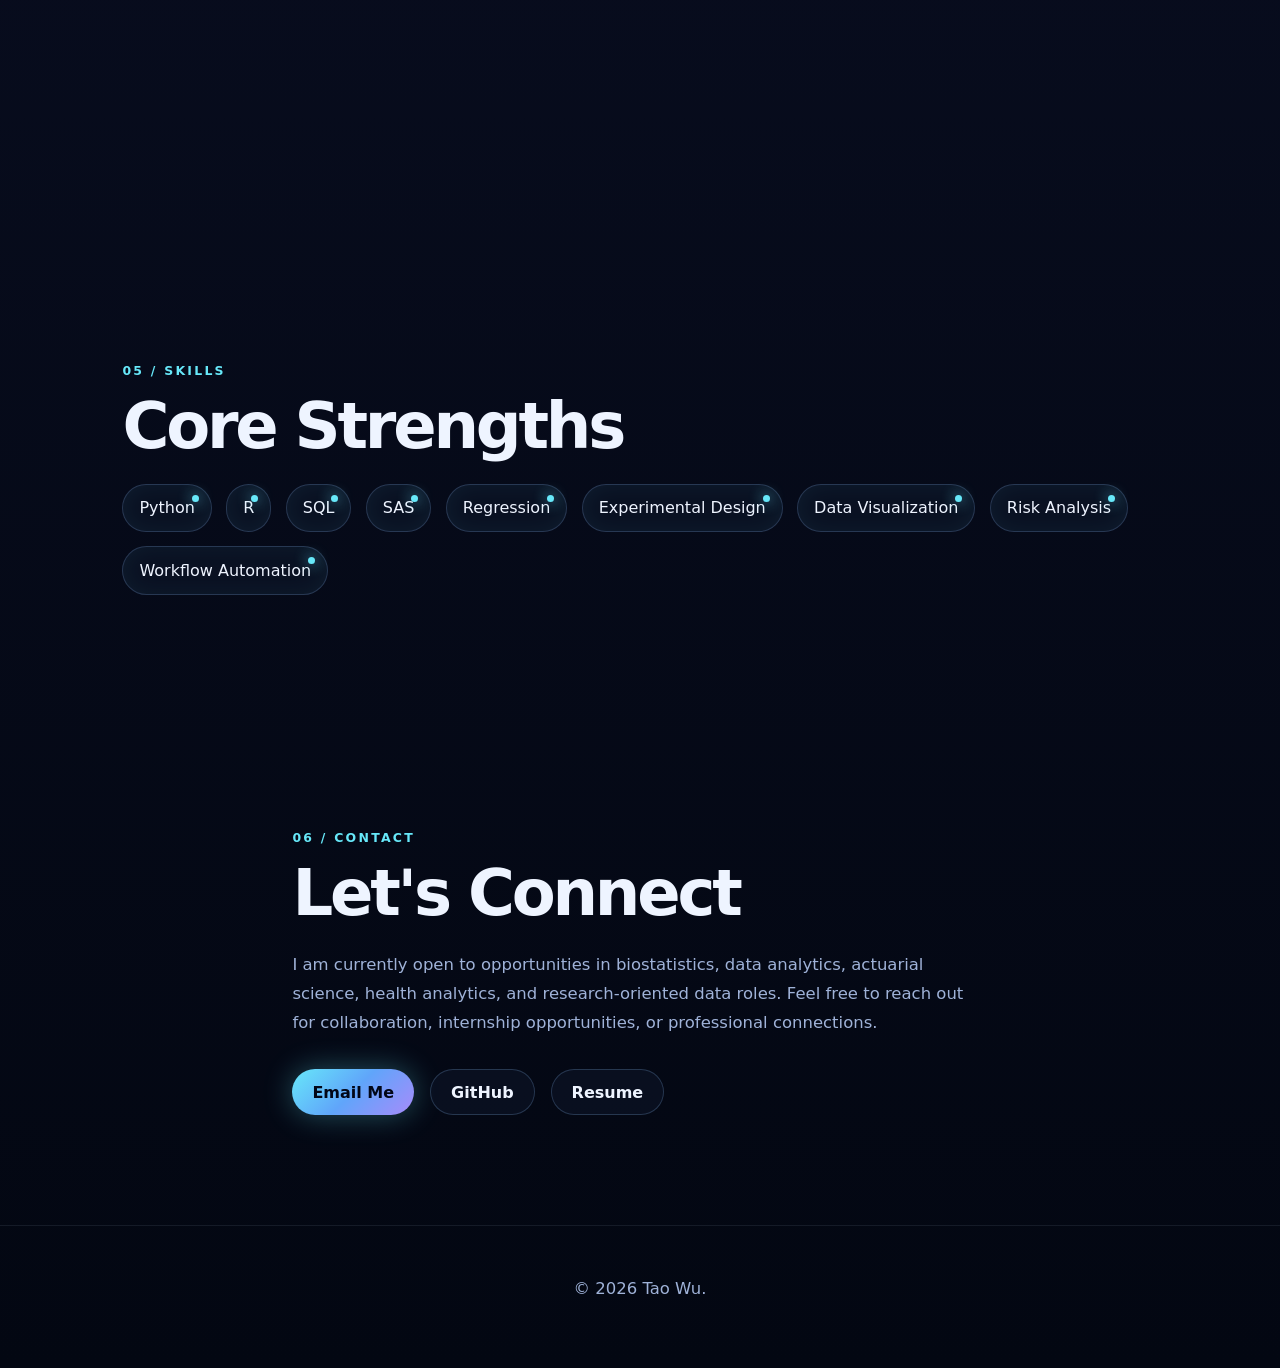
==== commit bbf934a1: "new version1" ====
--- a/index.html
+++ b/index.html
@@ -25,24 +25,20 @@
   <main>
     <section id="home" class="hero section">
       <div class="hero-content reveal">
-        <p class="eyebrow">Personal Portfolio</p>
+        <p class="eyebrow">Portfolio</p>
         <h1>Tao Wu</h1>
         <h2><span id="typewriter"></span></h2>
         <p class="hero-text">
-          I explore data, risk, and health through statistics, biostatistics,
-          actuarial science, and applied research.
+          Statistics, biostatistics, and data-driven research.
         </p>
         <div class="hero-actions">
-          <a class="btn primary" href="assets/resume.pdf" target="_blank">View Resume</a>
-          <a class="btn ghost" href="#contact">Contact Me</a>
+          <a class="btn primary" href="assets/resume.pdf" target="_blank" rel="noopener noreferrer">View Resume</a>
+          <a class="btn ghost" href="#experience">Explore Work</a>
         </div>
       </div>
 
-      <div class="orbital-card reveal">
-        <div class="planet"></div>
-        <div class="orbit orbit-1"><span></span></div>
-        <div class="orbit orbit-2"><span></span></div>
-        <div class="orbit orbit-3"><span></span></div>
+      <div class="threebody-card reveal">
+        <canvas id="threebody-canvas"></canvas>
         <div class="orbit-label">
           <strong>Data</strong>
           <small>Statistics · Biostatistics · Risk</small>
@@ -153,8 +149,6 @@
         <a class="btn ghost" href="assets/resume.pdf" target="_blank" rel="noopener noreferrer">Resume</a>
       </div>
     </section>
-```
-
   </main>
 
   <footer>
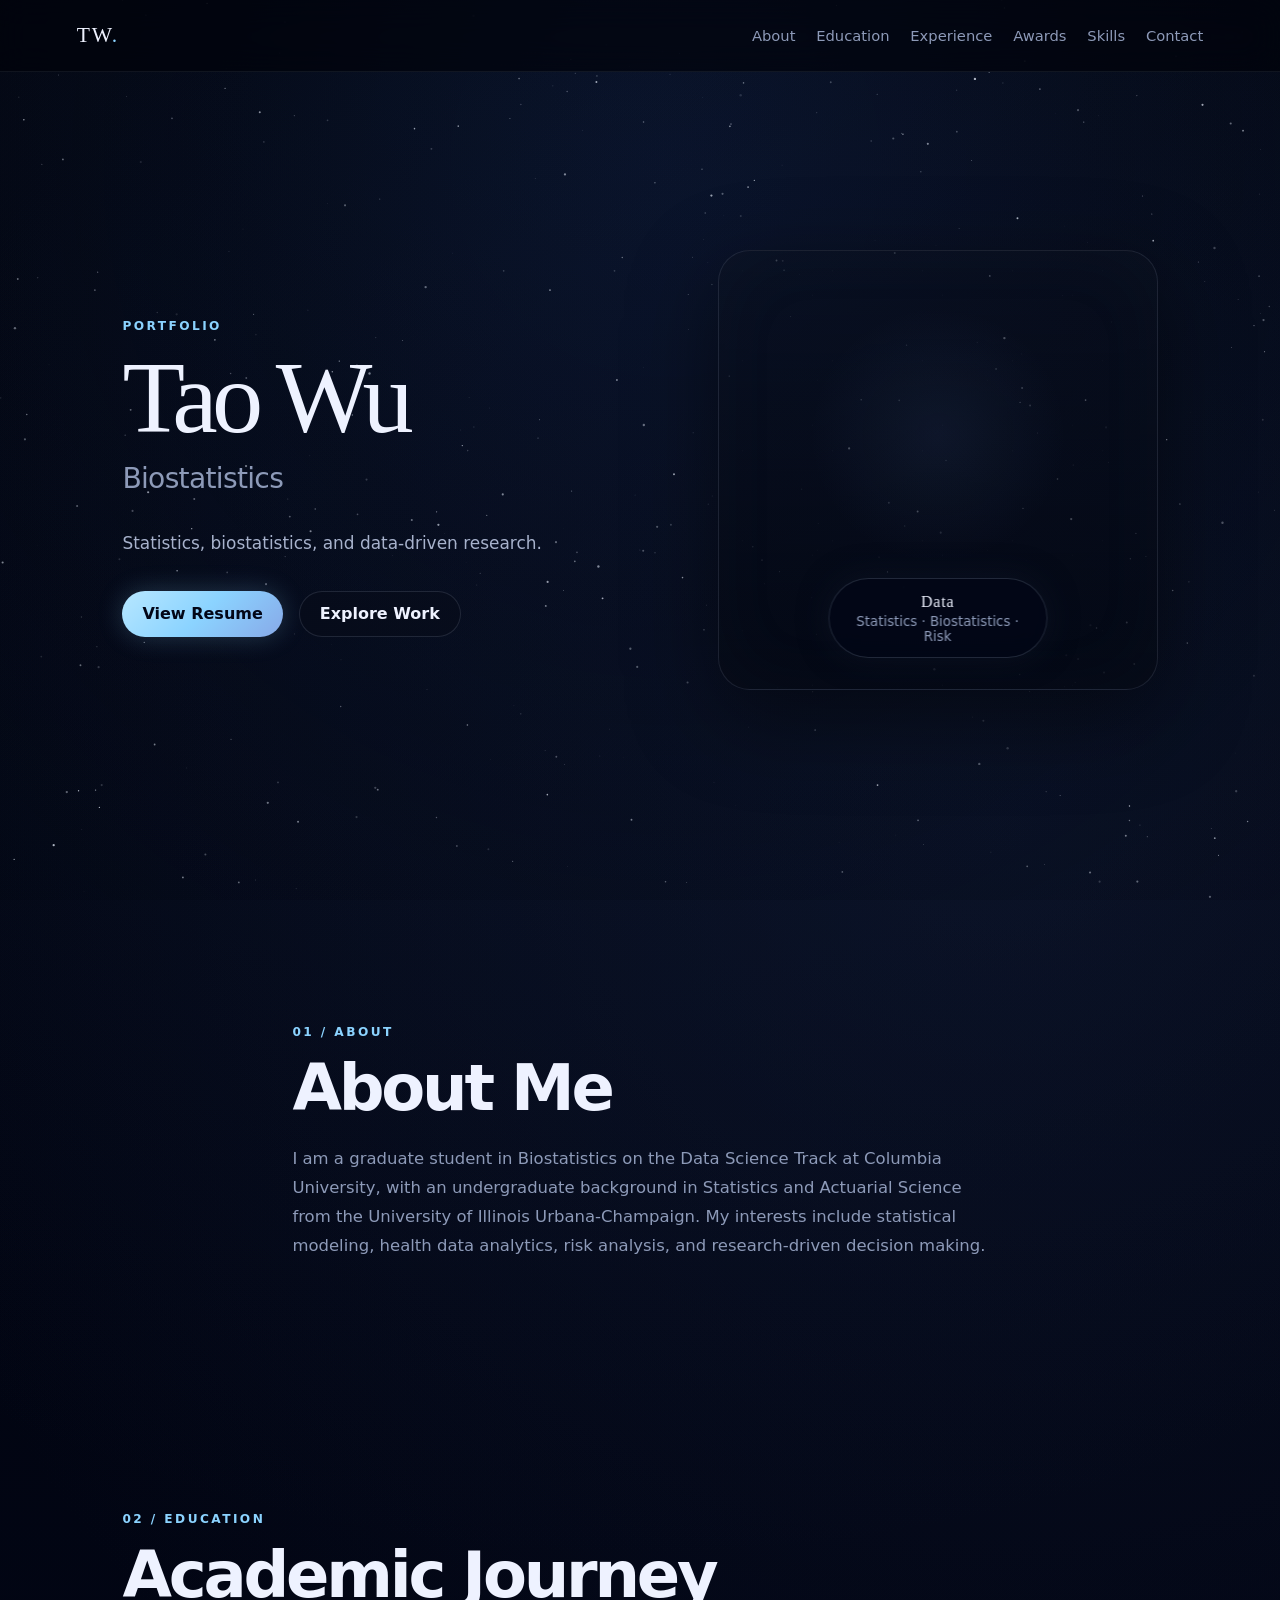
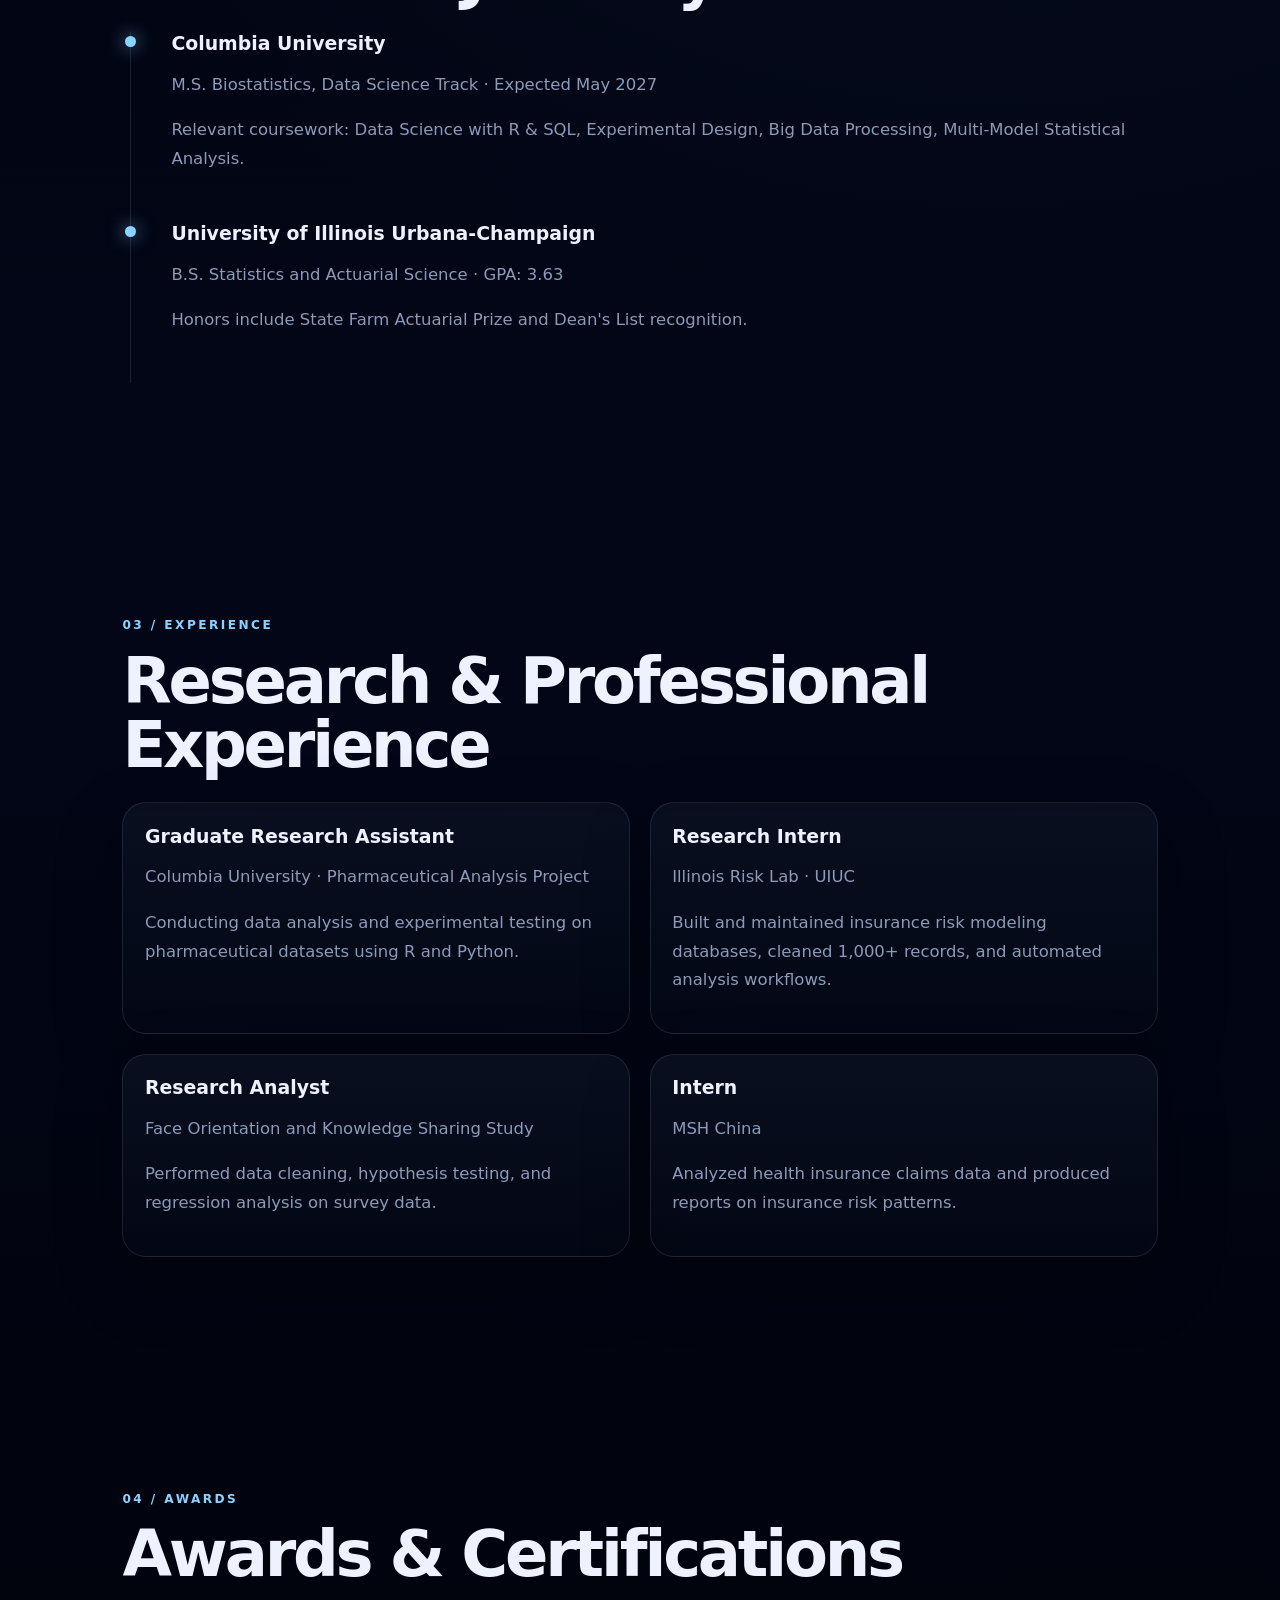
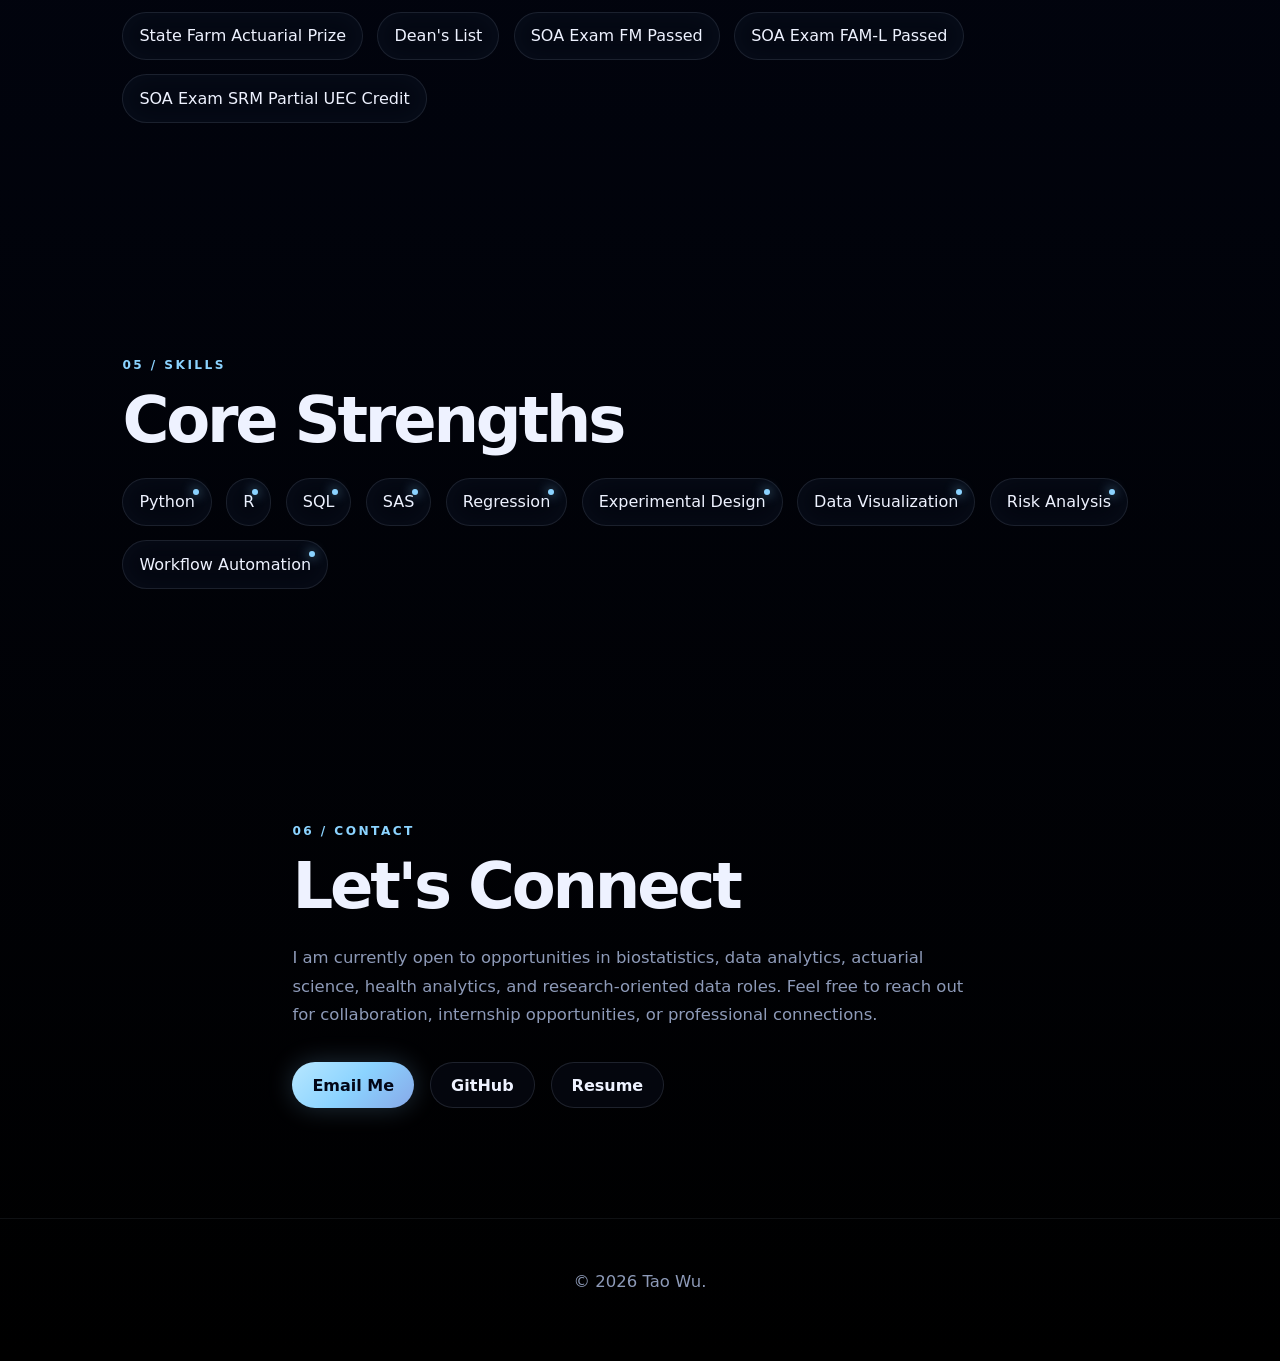
==== commit a66273ad: "Update index.html" ====
--- a/index.html
+++ b/index.html
@@ -38,12 +38,21 @@
       </div>
 
       <div class="threebody-card reveal">
-        <canvas id="threebody-canvas"></canvas>
-        <div class="orbit-label">
-          <strong>Data</strong>
-          <small>Statistics · Biostatistics · Risk</small>
-        </div>
-      </div>
+  <div class="threebody-system">
+    <span class="trail trail-1"></span>
+    <span class="trail trail-2"></span>
+    <span class="trail trail-3"></span>
+
+    <span class="body body-1"></span>
+    <span class="body body-2"></span>
+    <span class="body body-3"></span>
+  </div>
+
+  <div class="orbit-label">
+    <strong>Data</strong>
+    <small>Statistics · Biostatistics · Risk</small>
+  </div>
+</div>
     </section>
 
     <section id="about" class="section narrow reveal">
--- a/style.css
+++ b/style.css
@@ -3,16 +3,14 @@
 }
 
 :root {
-  --bg: #050816;
-  --bg-2: #0b1026;
-  --text: #eef4ff;
-  --muted: #9fb2d8;
-  --line: rgba(147, 197, 253, 0.22);
-  --cyan: #67e8f9;
-  --blue: #60a5fa;
-  --purple: #a78bfa;
-  --glass: rgba(15, 23, 42, 0.58);
-  --glass-strong: rgba(30, 41, 59, 0.76);
+  --bg: #01030a;
+  --bg-2: #030712;
+  --text: #eef2ff;
+  --muted: #8d9ab8;
+  --line: rgba(148, 163, 184, 0.18);
+  --cyan: #8bd3ff;
+  --blue: #4f83cc;
+  --purple: #7c6fa8;
 }
 
 html {
@@ -24,9 +22,9 @@
   font-family: Inter, ui-sans-serif, system-ui, -apple-system, BlinkMacSystemFont, "Segoe UI", sans-serif;
   color: var(--text);
   background:
-    radial-gradient(circle at 18% 12%, rgba(96, 165, 250, 0.22), transparent 28%),
-    radial-gradient(circle at 82% 18%, rgba(167, 139, 250, 0.22), transparent 26%),
-    linear-gradient(180deg, var(--bg), var(--bg-2) 45%, #030712);
+    radial-gradient(circle at 50% 0%, rgba(31, 58, 112, 0.22), transparent 34%),
+    radial-gradient(circle at 78% 18%, rgba(18, 28, 54, 0.45), transparent 30%),
+    linear-gradient(180deg, #01030a 0%, #020617 48%, #000000 100%);
   min-height: 100vh;
   overflow-x: hidden;
 }
@@ -48,16 +46,17 @@
   align-items: center;
   justify-content: space-between;
   backdrop-filter: blur(16px);
-  background: rgba(5, 8, 22, 0.56);
-  border-bottom: 1px solid rgba(148, 163, 184, 0.12);
+  background: rgba(1, 3, 10, 0.66);
+  border-bottom: 1px solid rgba(148, 163, 184, 0.1);
   z-index: 20;
 }
 
 .logo {
   color: var(--text);
   text-decoration: none;
-  font-size: 1.4rem;
-  font-weight: 800;
+  font-family: "Times New Roman", Times, Georgia, serif;
+  font-size: 1.35rem;
+  font-weight: 400;
   letter-spacing: 0.08em;
 }
 
@@ -80,7 +79,7 @@
 
 nav a:hover {
   color: var(--text);
-  text-shadow: 0 0 18px rgba(103, 232, 249, 0.85);
+  text-shadow: 0 0 16px rgba(139, 211, 255, 0.72);
 }
 
 .section {
@@ -92,7 +91,7 @@
 .hero {
   min-height: 100vh;
   display: grid;
-  grid-template-columns: 1.15fr 0.85fr;
+  grid-template-columns: 1.12fr 0.88fr;
   align-items: center;
   gap: 4rem;
   padding-top: 150px;
@@ -101,17 +100,19 @@
 .eyebrow,
 .section-kicker {
   color: var(--cyan);
-  letter-spacing: 0.18em;
+  letter-spacing: 0.2em;
   text-transform: uppercase;
-  font-size: 0.78rem;
-  font-weight: 700;
+  font-size: 0.76rem;
+  font-weight: 600;
 }
 
 h1 {
-  font-size: clamp(4rem, 12vw, 8.8rem);
-  line-height: 0.88;
-  margin: 0.2rem 0 1.2rem;
-  letter-spacing: -0.08em;
+  font-family: "Times New Roman", Times, Georgia, serif;
+  font-size: clamp(3.1rem, 8vw, 6.4rem);
+  font-weight: 400;
+  line-height: 0.96;
+  margin: 0.25rem 0 1.1rem;
+  letter-spacing: -0.055em;
 }
 
 h2 {
@@ -122,9 +123,11 @@
 }
 
 .hero h2 {
-  min-height: 3.2rem;
-  color: var(--muted);
-  font-size: clamp(1.5rem, 3vw, 2.7rem);
+  min-height: 2.4rem;
+  color: var(--muted);
+  font-size: clamp(1.15rem, 2.2vw, 1.9rem);
+  font-weight: 400;
+  letter-spacing: -0.025em;
 }
 
 h3 {
@@ -139,8 +142,9 @@
 }
 
 .hero-text {
-  max-width: 720px;
-  font-size: 1.2rem;
+  max-width: 620px;
+  font-size: 1.06rem;
+  color: #a7b2cc;
 }
 
 .narrow {
@@ -173,101 +177,81 @@
 
 .btn.primary {
   color: #020617;
-  background: linear-gradient(135deg, var(--cyan), var(--blue), var(--purple));
-  box-shadow: 0 0 30px rgba(103, 232, 249, 0.32);
+  background: linear-gradient(135deg, #b7e7ff, var(--cyan), #87a9e8);
+  box-shadow: 0 0 26px rgba(139, 211, 255, 0.22);
 }
 
 .btn.ghost {
   color: var(--text);
   border: 1px solid var(--line);
-  background: rgba(15, 23, 42, 0.5);
+  background: rgba(8, 13, 26, 0.52);
 }
 
 .btn.ghost:hover {
-  border-color: var(--cyan);
-  box-shadow: 0 0 24px rgba(103, 232, 249, 0.16);
-}
-
-.orbital-card {
+  border-color: rgba(139, 211, 255, 0.58);
+  box-shadow: 0 0 22px rgba(139, 211, 255, 0.12);
+}
+
+.threebody-card {
   position: relative;
-  width: min(440px, 80vw);
+  width: min(440px, 82vw);
   aspect-ratio: 1;
   margin: 0 auto;
-  border-radius: 50%;
-  border: 1px solid var(--line);
+  border-radius: 32px;
+  border: 1px solid rgba(148, 163, 184, 0.16);
   background:
-    radial-gradient(circle, rgba(103, 232, 249, 0.1), transparent 58%),
-    rgba(15, 23, 42, 0.2);
+    radial-gradient(circle at 50% 42%, rgba(80, 110, 170, 0.1), transparent 38%),
+    linear-gradient(180deg, rgba(8, 13, 26, 0.42), rgba(3, 7, 18, 0.78));
   box-shadow:
-    inset 0 0 80px rgba(96, 165, 250, 0.12),
-    0 0 90px rgba(103, 232, 249, 0.14);
-}
-
-.planet {
-  position: absolute;
-  width: 116px;
-  height: 116px;
-  border-radius: 50%;
-  top: 50%;
-  left: 50%;
-  transform: translate(-50%, -50%);
+    inset 0 0 80px rgba(148, 163, 184, 0.035),
+    0 26px 90px rgba(0, 0, 0, 0.45);
+  overflow: hidden;
+}
+
+.threebody-card::before {
+  content: "";
+  position: absolute;
+  inset: 0;
   background:
-    radial-gradient(circle at 28% 22%, #f8fafc, #67e8f9 18%, #2563eb 52%, #111827 100%);
-  box-shadow: 0 0 70px rgba(103, 232, 249, 0.7);
-}
-
-.orbit {
-  position: absolute;
-  border: 1px solid rgba(148, 163, 184, 0.28);
-  border-radius: 50%;
-  inset: 18%;
-  animation: spin 12s linear infinite;
-}
-
-.orbit-2 {
-  inset: 8%;
-  animation-duration: 18s;
-}
-
-.orbit-3 {
-  inset: 28%;
-  animation-duration: 9s;
-}
-
-.orbit span {
-  position: absolute;
-  top: 8%;
-  left: 50%;
-  width: 10px;
-  height: 10px;
-  border-radius: 50%;
-  background: var(--cyan);
-  box-shadow: 0 0 18px var(--cyan);
+    radial-gradient(circle at 26% 22%, rgba(255, 255, 255, 0.12), transparent 1px),
+    radial-gradient(circle at 72% 34%, rgba(255, 255, 255, 0.1), transparent 1px),
+    radial-gradient(circle at 58% 76%, rgba(255, 255, 255, 0.08), transparent 1px);
+  background-size: 90px 90px, 130px 130px, 170px 170px;
+  opacity: 0.32;
+  pointer-events: none;
+}
+
+#threebody-canvas {
+  position: absolute;
+  inset: 0;
+  width: 100%;
+  height: 100%;
 }
 
 .orbit-label {
   position: absolute;
-  bottom: 16%;
+  bottom: 7%;
   left: 50%;
   transform: translateX(-50%);
   text-align: center;
-  padding: 0.9rem 1.2rem;
-  border: 1px solid var(--line);
+  padding: 0.82rem 1.15rem;
+  border: 1px solid rgba(148, 163, 184, 0.22);
   border-radius: 999px;
   background: rgba(2, 6, 23, 0.72);
-  backdrop-filter: blur(10px);
+  backdrop-filter: blur(12px);
+  box-shadow: 0 0 30px rgba(15, 23, 42, 0.5);
+}
+
+.orbit-label strong {
+  font-family: "Times New Roman", Times, Georgia, serif;
+  font-weight: 400;
+  letter-spacing: 0.05em;
 }
 
 .orbit-label small {
   display: block;
   color: var(--muted);
   margin-top: 0.2rem;
-}
-
-@keyframes spin {
-  to {
-    transform: rotate(360deg);
-  }
 }
 
 .timeline {
@@ -284,12 +268,12 @@
 }
 
 .timeline-item .dot {
-  width: 14px;
-  height: 14px;
+  width: 11px;
+  height: 11px;
   border-radius: 999px;
   background: var(--cyan);
-  box-shadow: 0 0 22px var(--cyan);
-  transform: translateX(-7.5px);
+  box-shadow: 0 0 18px rgba(139, 211, 255, 0.8);
+  transform: translateX(-6px);
   margin-top: 0.25rem;
 }
 
@@ -307,9 +291,9 @@
   position: relative;
   padding: 1.35rem;
   border-radius: 24px;
-  border: 1px solid var(--line);
-  background: linear-gradient(180deg, rgba(30, 41, 59, 0.72), rgba(15, 23, 42, 0.42));
-  box-shadow: 0 24px 70px rgba(0, 0, 0, 0.18);
+  border: 1px solid rgba(148, 163, 184, 0.16);
+  background: linear-gradient(180deg, rgba(14, 20, 38, 0.68), rgba(5, 10, 24, 0.46));
+  box-shadow: 0 24px 70px rgba(0, 0, 0, 0.22);
   overflow: hidden;
   transition: transform 0.18s ease, border-color 0.18s ease, box-shadow 0.18s ease;
 }
@@ -319,15 +303,15 @@
   position: absolute;
   inset: -1px;
   opacity: 0;
-  background: radial-gradient(circle at var(--x, 50%) var(--y, 50%), rgba(103, 232, 249, 0.22), transparent 34%);
+  background: radial-gradient(circle at var(--x, 50%) var(--y, 50%), rgba(139, 211, 255, 0.14), transparent 34%);
   transition: opacity 0.18s ease;
   pointer-events: none;
 }
 
 .glass-card:hover {
   transform: translateY(-5px);
-  border-color: rgba(103, 232, 249, 0.58);
-  box-shadow: 0 24px 80px rgba(96, 165, 250, 0.16);
+  border-color: rgba(139, 211, 255, 0.42);
+  box-shadow: 0 24px 80px rgba(0, 0, 0, 0.32);
 }
 
 .glass-card:hover::before {
@@ -343,39 +327,31 @@
 
 .badge,
 .skill-node {
-  border: 1px solid var(--line);
+  position: relative;
+  border: 1px solid rgba(148, 163, 184, 0.16);
   border-radius: 999px;
   padding: 0.85rem 1rem;
   color: var(--text);
-  background: rgba(15, 23, 42, 0.58);
-  box-shadow: inset 0 0 24px rgba(103, 232, 249, 0.06);
-}
-
-.skill-node {
-  position: relative;
+  background: rgba(8, 13, 26, 0.56);
+  box-shadow: inset 0 0 24px rgba(139, 211, 255, 0.035);
 }
 
 .skill-node::after {
   content: "";
   position: absolute;
-  width: 7px;
-  height: 7px;
+  width: 6px;
+  height: 6px;
   right: 12px;
   top: 10px;
   border-radius: 50%;
   background: var(--cyan);
-  box-shadow: 0 0 14px var(--cyan);
-}
-
-.small-note {
-  font-size: 0.9rem;
-  opacity: 0.8;
+  box-shadow: 0 0 12px rgba(139, 211, 255, 0.9);
 }
 
 footer {
   padding: 2rem 8vw 3rem;
   text-align: center;
-  border-top: 1px solid rgba(148, 163, 184, 0.12);
+  border-top: 1px solid rgba(148, 163, 184, 0.1);
 }
 
 .reveal {
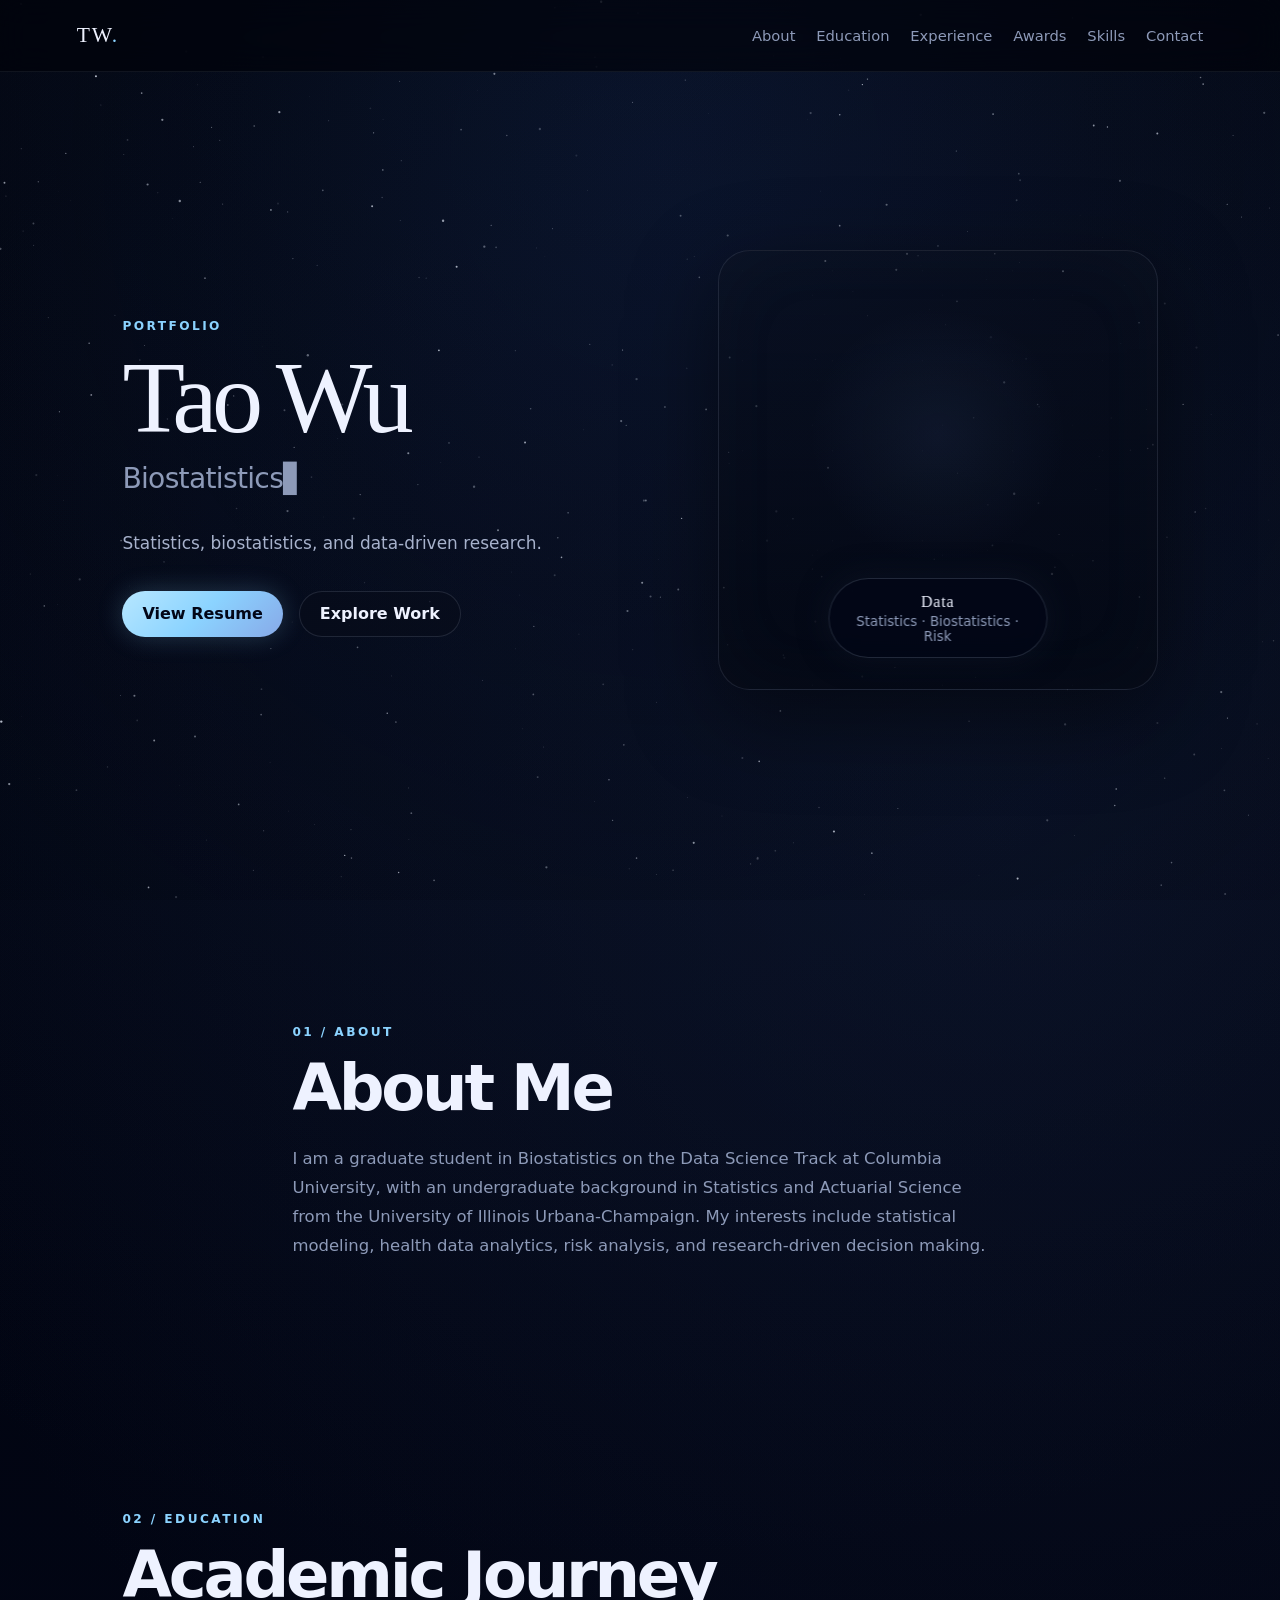
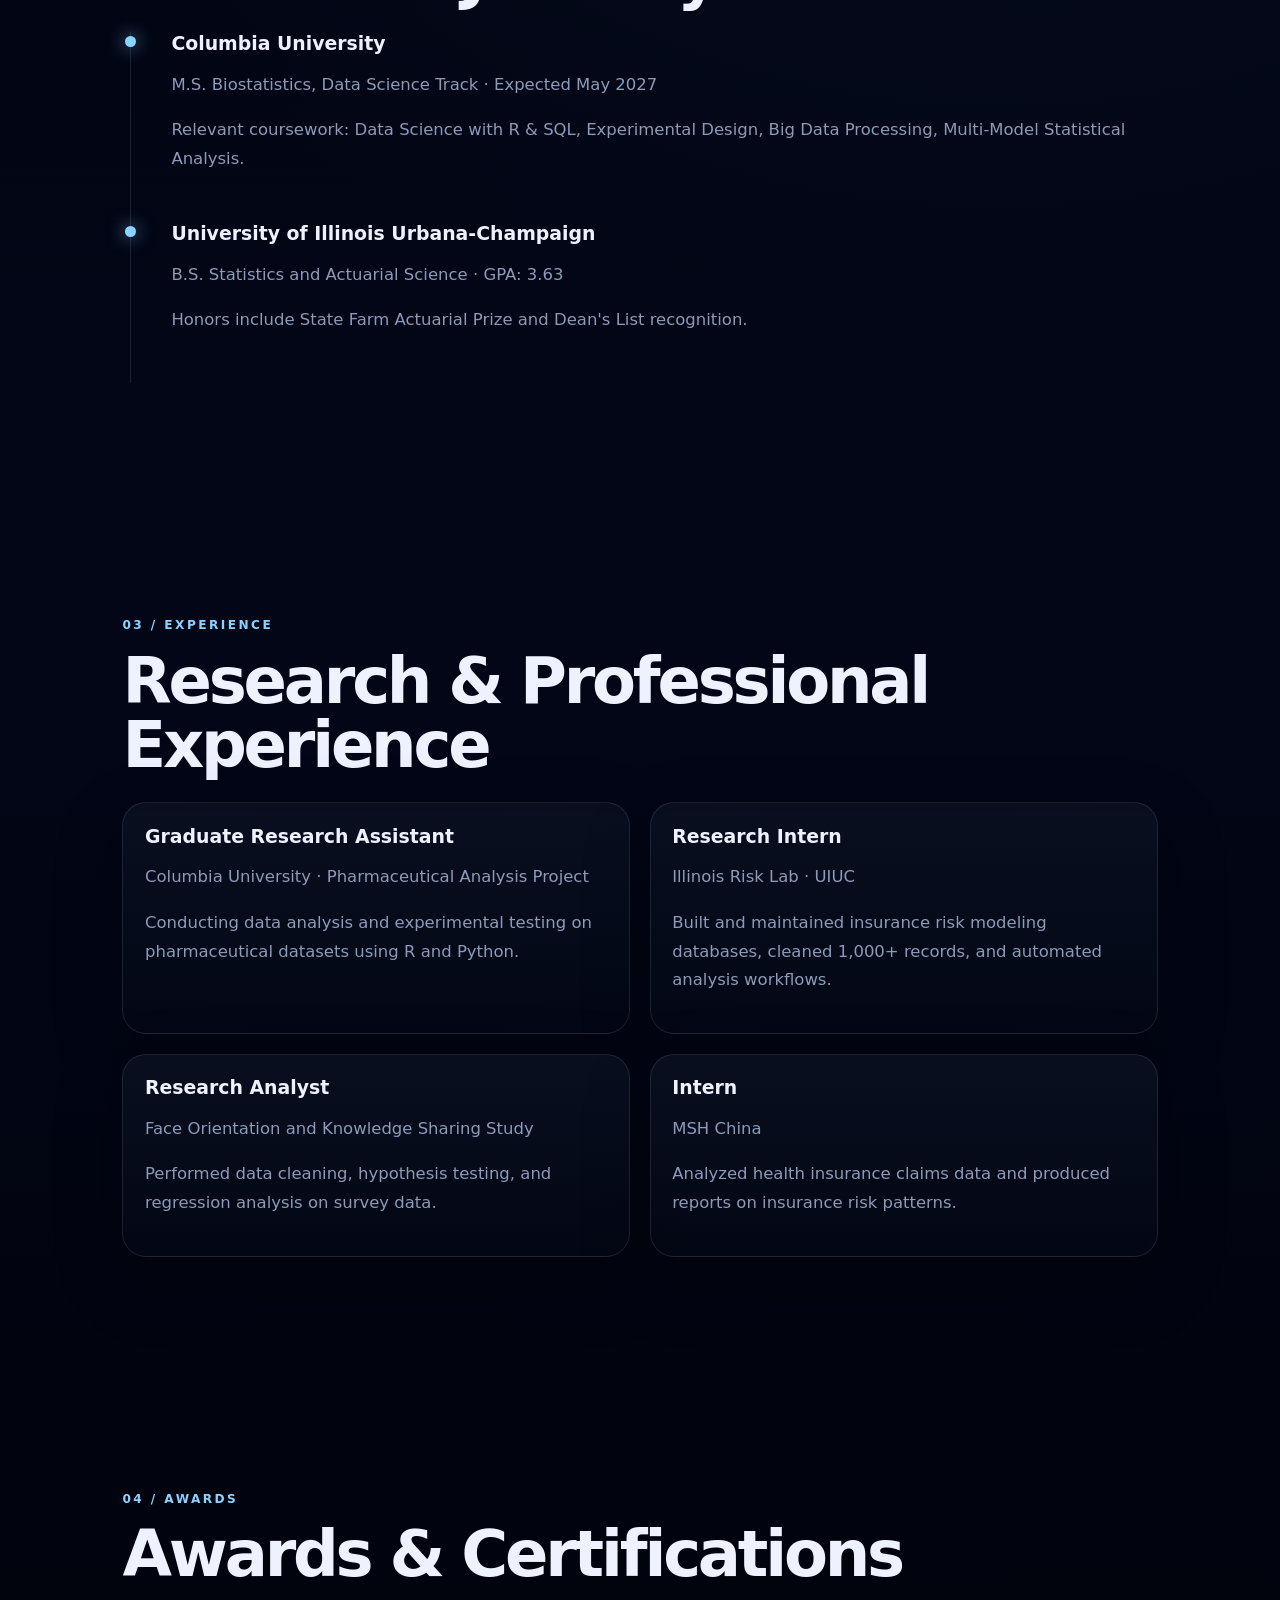
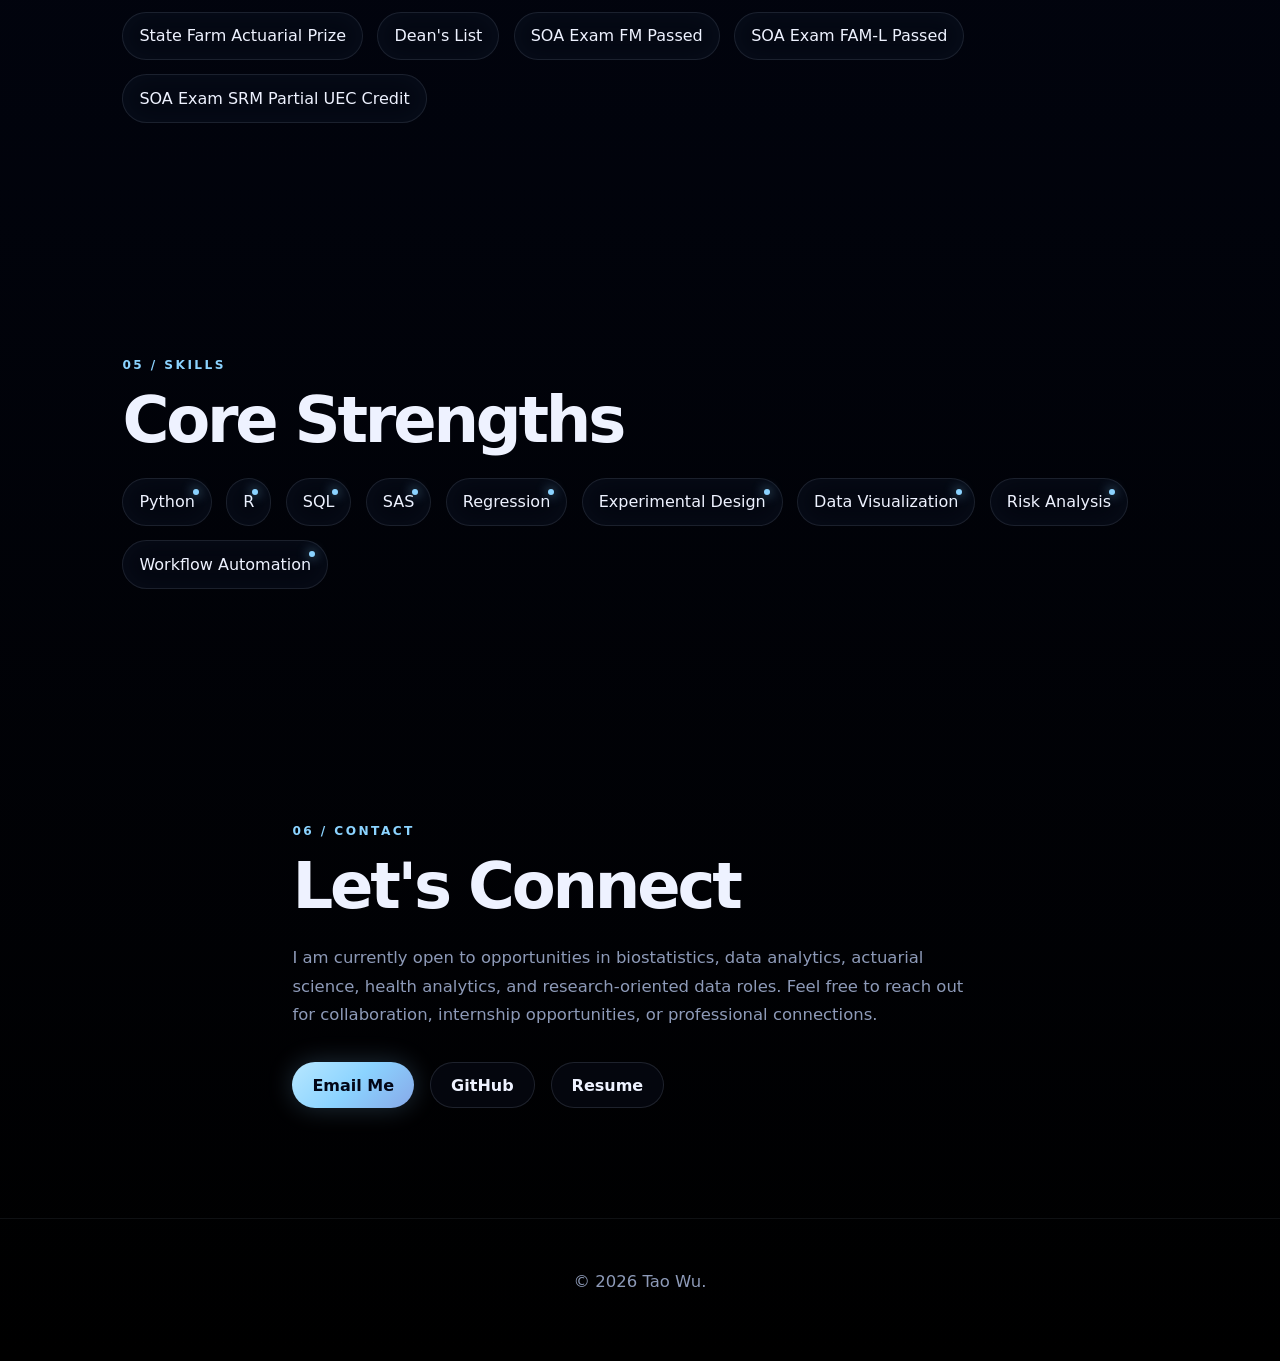
==== commit 63381e96: "Update index.html" ====
--- a/index.html
+++ b/index.html
@@ -38,14 +38,23 @@
       </div>
 
       <div class="threebody-card reveal">
-  <div class="threebody-system">
-    <span class="trail trail-1"></span>
-    <span class="trail trail-2"></span>
-    <span class="trail trail-3"></span>
+  <div class="galaxy-system">
+    <div class="galaxy-core"></div>
+    <div class="galaxy-disk disk-1"></div>
+    <div class="galaxy-disk disk-2"></div>
+    <div class="galaxy-disk disk-3"></div>
 
-    <span class="body body-1"></span>
-    <span class="body body-2"></span>
-    <span class="body body-3"></span>
+    <div class="orbit-path orbit-path-1">
+      <span class="celestial-body body-1"></span>
+    </div>
+
+    <div class="orbit-path orbit-path-2">
+      <span class="celestial-body body-2"></span>
+    </div>
+
+    <div class="orbit-path orbit-path-3">
+      <span class="celestial-body body-3"></span>
+    </div>
   </div>
 
   <div class="orbit-label">
--- a/style.css
+++ b/style.css
@@ -221,11 +221,148 @@
   pointer-events: none;
 }
 
-#threebody-canvas {
+.threebody-system {
   position: absolute;
   inset: 0;
-  width: 100%;
-  height: 100%;
+  overflow: hidden;
+}
+
+.trail {
+  position: absolute;
+  left: 50%;
+  top: 44%;
+  width: 64%;
+  height: 36%;
+  border: 1px solid rgba(139, 211, 255, 0.13);
+  border-radius: 50%;
+  transform: translate(-50%, -50%) rotate(-18deg);
+  filter: blur(0.2px);
+}
+
+.trail-2 {
+  width: 54%;
+  height: 46%;
+  transform: translate(-50%, -50%) rotate(38deg);
+  border-color: rgba(184, 190, 255, 0.12);
+}
+
+.trail-3 {
+  width: 44%;
+  height: 58%;
+  transform: translate(-50%, -50%) rotate(82deg);
+  border-color: rgba(220, 235, 255, 0.10);
+}
+
+.body {
+  position: absolute;
+  left: 50%;
+  top: 43%;
+  width: 18px;
+  height: 18px;
+  border-radius: 50%;
+  transform: translate(-50%, -50%);
+  box-shadow:
+    0 0 18px rgba(139, 211, 255, 0.75),
+    0 0 42px rgba(139, 211, 255, 0.22);
+}
+
+.body::before {
+  content: "";
+  position: absolute;
+  inset: -18px;
+  border-radius: 50%;
+  background: radial-gradient(circle, rgba(139, 211, 255, 0.24), transparent 66%);
+}
+
+.body-1 {
+  background: radial-gradient(circle at 30% 25%, #ffffff, #dcecff 34%, #23395f 100%);
+  animation: threebody-one 13s ease-in-out infinite;
+}
+
+.body-2 {
+  width: 15px;
+  height: 15px;
+  background: radial-gradient(circle at 30% 25%, #ffffff, #8bd3ff 36%, #18324d 100%);
+  animation: threebody-two 11s ease-in-out infinite;
+}
+
+.body-3 {
+  width: 21px;
+  height: 21px;
+  background: radial-gradient(circle at 30% 25%, #ffffff, #b8beff 35%, #252347 100%);
+  animation: threebody-three 15s ease-in-out infinite;
+}
+
+@keyframes threebody-one {
+  0% {
+    transform: translate(-50%, -50%) translate(-112px, -54px);
+  }
+  14% {
+    transform: translate(-50%, -50%) translate(36px, -118px);
+  }
+  29% {
+    transform: translate(-50%, -50%) translate(126px, -20px);
+  }
+  45% {
+    transform: translate(-50%, -50%) translate(48px, 82px);
+  }
+  62% {
+    transform: translate(-50%, -50%) translate(-96px, 58px);
+  }
+  78% {
+    transform: translate(-50%, -50%) translate(-38px, -18px);
+  }
+  100% {
+    transform: translate(-50%, -50%) translate(-112px, -54px);
+  }
+}
+
+@keyframes threebody-two {
+  0% {
+    transform: translate(-50%, -50%) translate(102px, 44px);
+  }
+  16% {
+    transform: translate(-50%, -50%) translate(-24px, 104px);
+  }
+  31% {
+    transform: translate(-50%, -50%) translate(-128px, 10px);
+  }
+  48% {
+    transform: translate(-50%, -50%) translate(-38px, -92px);
+  }
+  66% {
+    transform: translate(-50%, -50%) translate(86px, -70px);
+  }
+  83% {
+    transform: translate(-50%, -50%) translate(28px, 12px);
+  }
+  100% {
+    transform: translate(-50%, -50%) translate(102px, 44px);
+  }
+}
+
+@keyframes threebody-three {
+  0% {
+    transform: translate(-50%, -50%) translate(10px, -106px);
+  }
+  13% {
+    transform: translate(-50%, -50%) translate(118px, -42px);
+  }
+  27% {
+    transform: translate(-50%, -50%) translate(82px, 78px);
+  }
+  43% {
+    transform: translate(-50%, -50%) translate(-54px, 96px);
+  }
+  60% {
+    transform: translate(-50%, -50%) translate(-118px, -28px);
+  }
+  82% {
+    transform: translate(-50%, -50%) translate(-16px, -58px);
+  }
+  100% {
+    transform: translate(-50%, -50%) translate(10px, -106px);
+  }
 }
 
 .orbit-label {
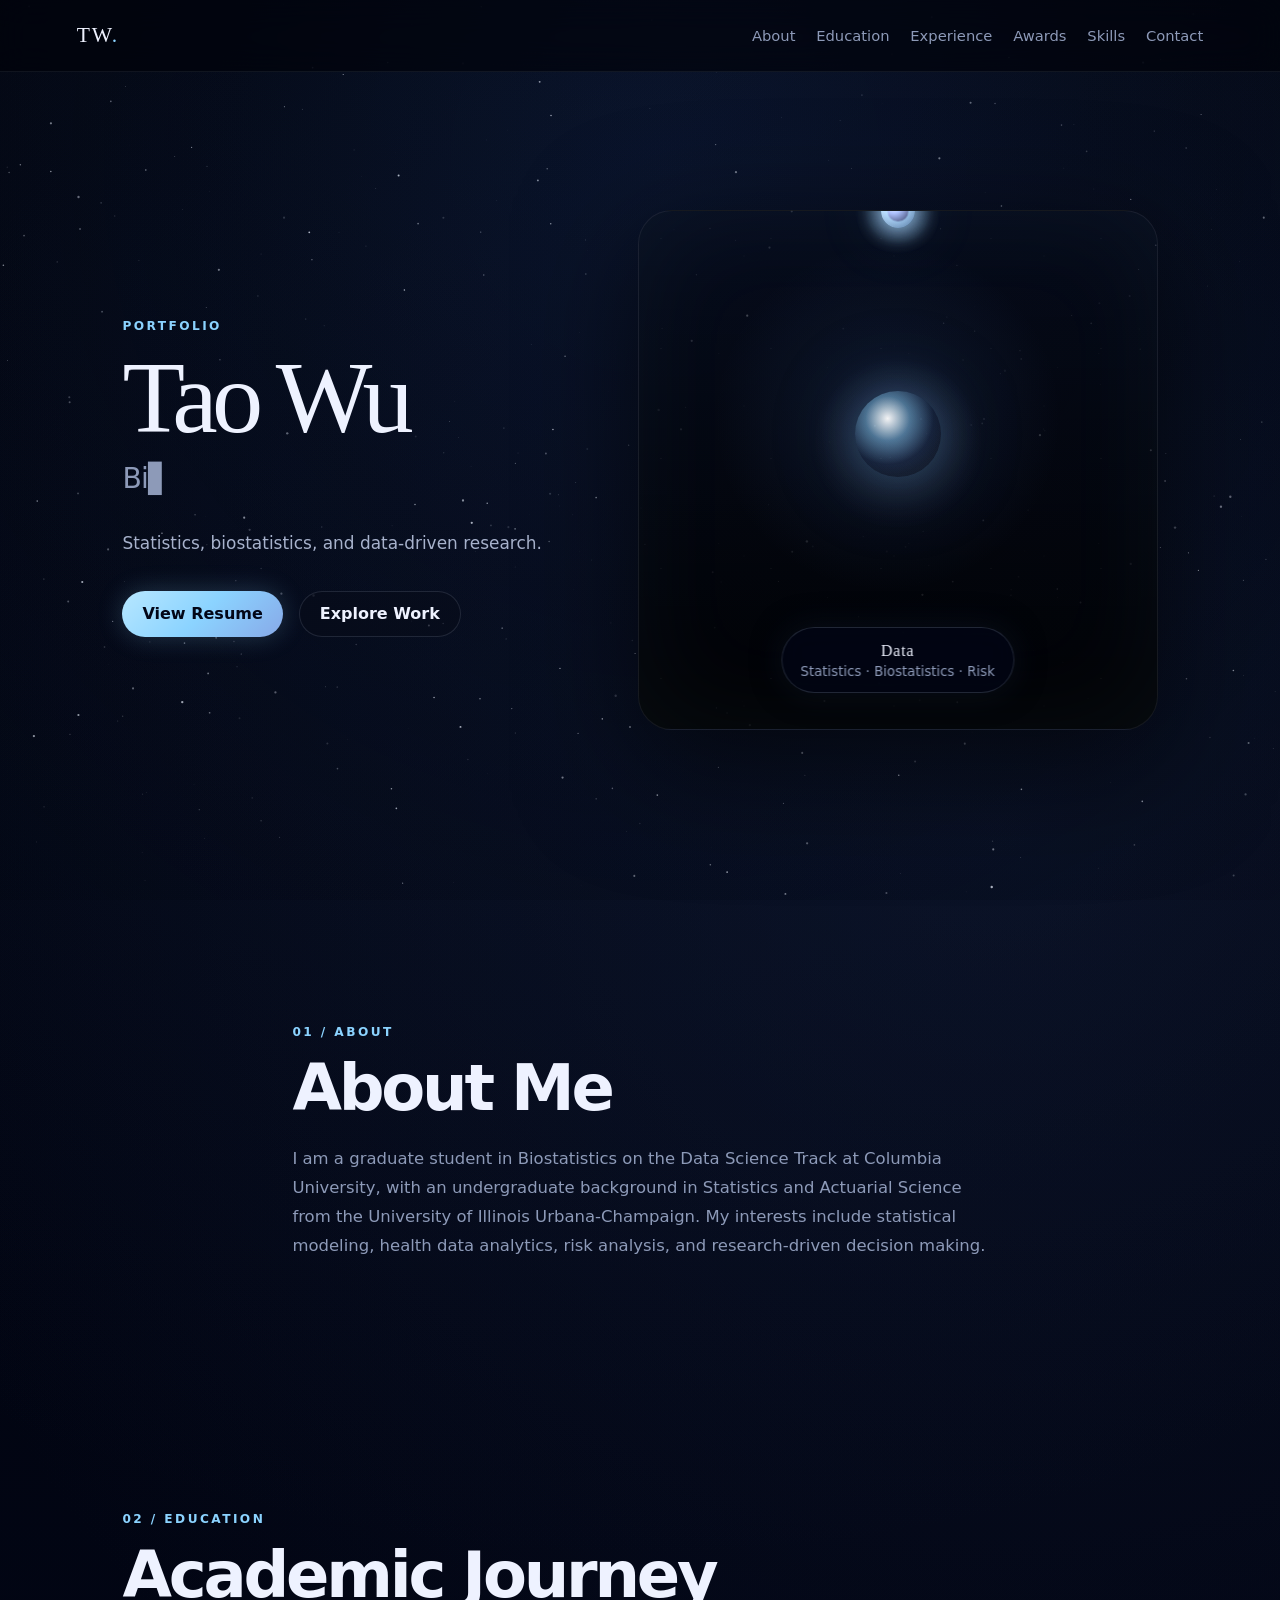
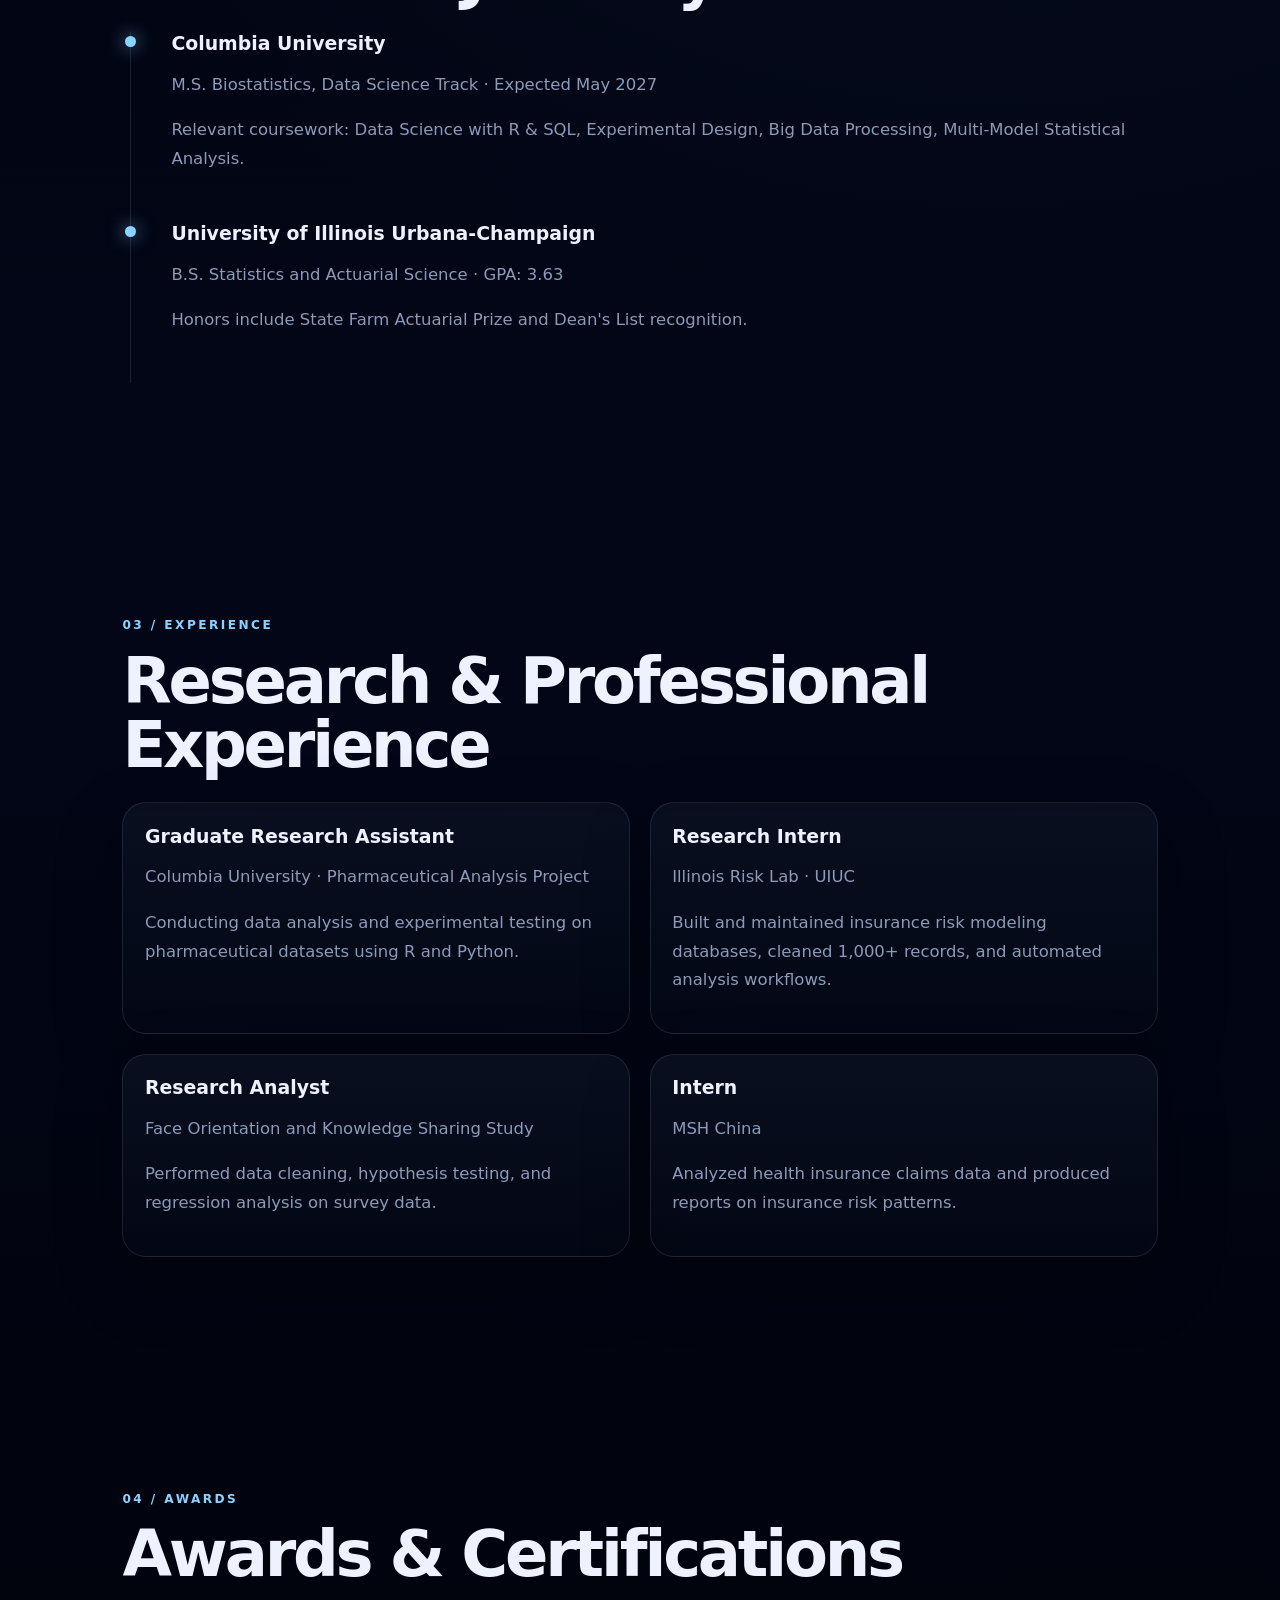
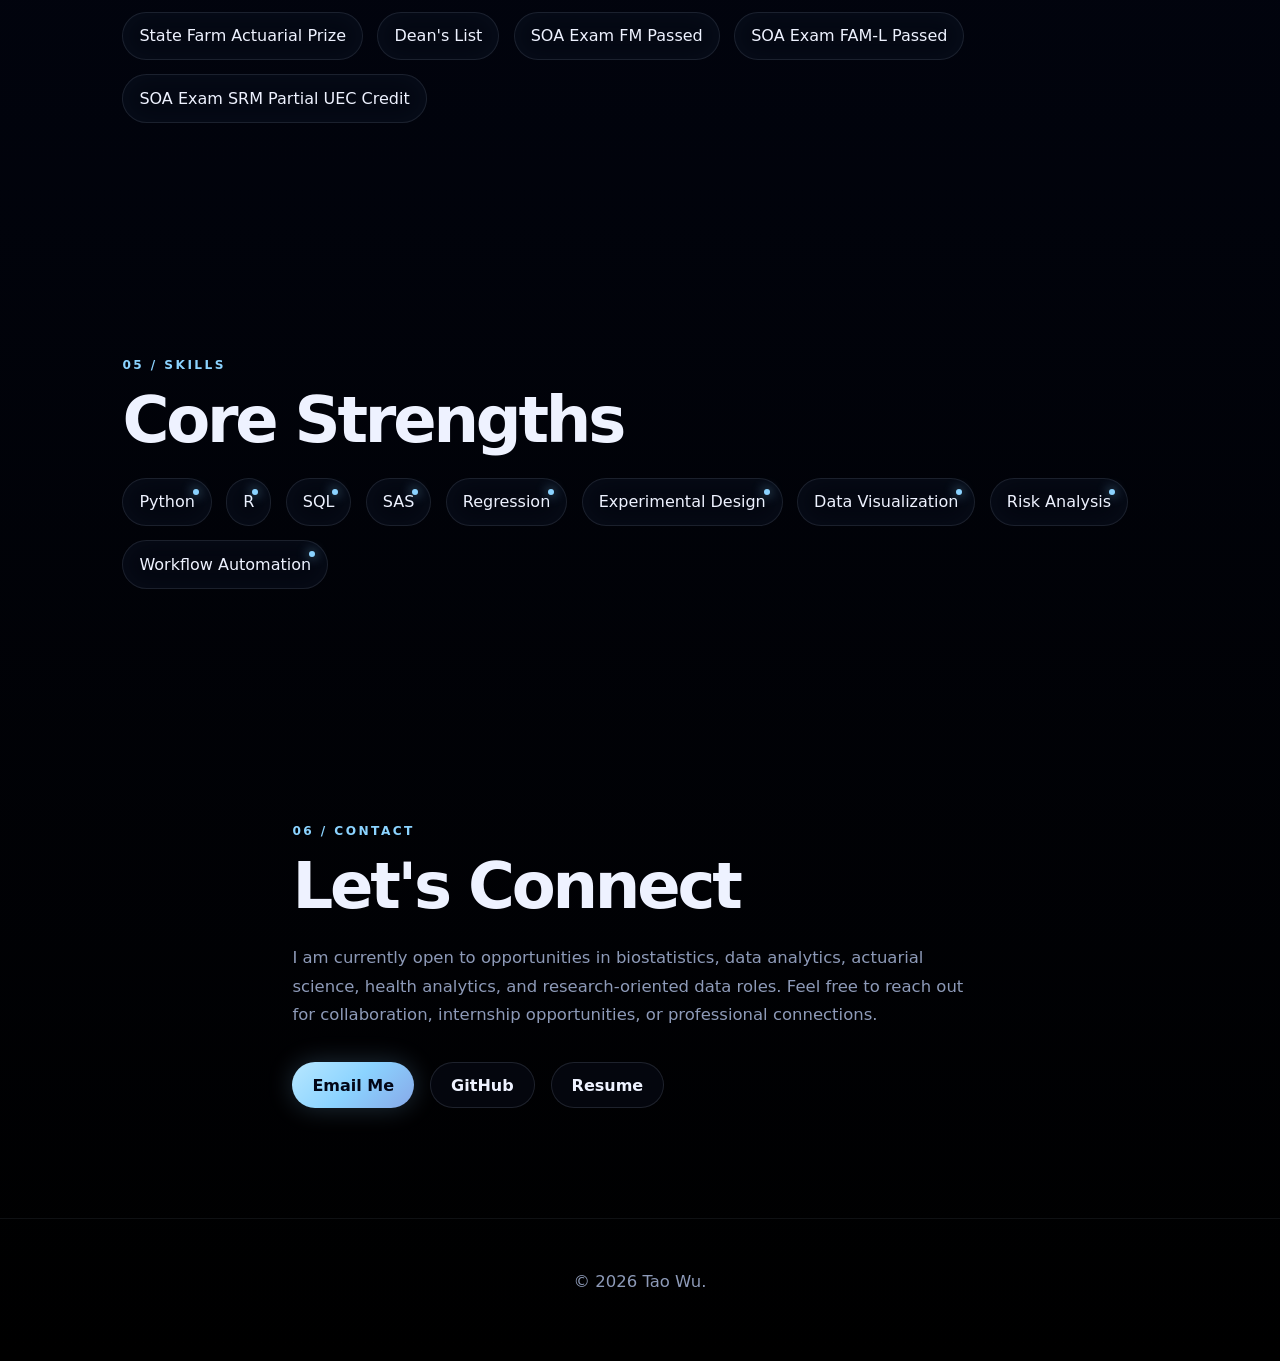
==== commit a9fa9f29: "Update index.html" ====
--- a/index.html
+++ b/index.html
@@ -7,6 +7,7 @@
   <meta name="description" content="Tao Wu's personal portfolio in biostatistics, data science, statistics, and actuarial science." />
   <link rel="stylesheet" href="style.css" />
 </head>
+
 <body>
   <canvas id="starfield"></canvas>
 
@@ -31,6 +32,7 @@
         <p class="hero-text">
           Statistics, biostatistics, and data-driven research.
         </p>
+
         <div class="hero-actions">
           <a class="btn primary" href="assets/resume.pdf" target="_blank" rel="noopener noreferrer">View Resume</a>
           <a class="btn ghost" href="#experience">Explore Work</a>
@@ -38,30 +40,30 @@
       </div>
 
       <div class="threebody-card reveal">
-  <div class="galaxy-system">
-    <div class="galaxy-core"></div>
-    <div class="galaxy-disk disk-1"></div>
-    <div class="galaxy-disk disk-2"></div>
-    <div class="galaxy-disk disk-3"></div>
+        <div class="galaxy-system">
+          <div class="galaxy-core"></div>
+          <div class="galaxy-dust dust-1"></div>
+          <div class="galaxy-dust dust-2"></div>
+          <div class="galaxy-dust dust-3"></div>
 
-    <div class="orbit-path orbit-path-1">
-      <span class="celestial-body body-1"></span>
-    </div>
+          <div class="galaxy-orbit orbit-1">
+            <span class="celestial-body body-1"></span>
+          </div>
 
-    <div class="orbit-path orbit-path-2">
-      <span class="celestial-body body-2"></span>
-    </div>
+          <div class="galaxy-orbit orbit-2">
+            <span class="celestial-body body-2"></span>
+          </div>
 
-    <div class="orbit-path orbit-path-3">
-      <span class="celestial-body body-3"></span>
-    </div>
-  </div>
+          <div class="galaxy-orbit orbit-3">
+            <span class="celestial-body body-3"></span>
+          </div>
+        </div>
 
-  <div class="orbit-label">
-    <strong>Data</strong>
-    <small>Statistics · Biostatistics · Risk</small>
-  </div>
-</div>
+        <div class="orbit-label">
+          <strong>Data</strong>
+          <small>Statistics · Biostatistics · Risk</small>
+        </div>
+      </div>
     </section>
 
     <section id="about" class="section narrow reveal">
@@ -78,6 +80,7 @@
     <section id="education" class="section reveal">
       <p class="section-kicker">02 / Education</p>
       <h2>Academic Journey</h2>
+
       <div class="timeline">
         <article class="timeline-item">
           <span class="dot"></span>
@@ -87,6 +90,7 @@
             <p>Relevant coursework: Data Science with R & SQL, Experimental Design, Big Data Processing, Multi-Model Statistical Analysis.</p>
           </div>
         </article>
+
         <article class="timeline-item">
           <span class="dot"></span>
           <div>
@@ -101,22 +105,26 @@
     <section id="experience" class="section reveal">
       <p class="section-kicker">03 / Experience</p>
       <h2>Research & Professional Experience</h2>
+
       <div class="card-grid">
         <article class="glass-card">
           <h3>Graduate Research Assistant</h3>
           <p class="muted">Columbia University · Pharmaceutical Analysis Project</p>
           <p>Conducting data analysis and experimental testing on pharmaceutical datasets using R and Python.</p>
         </article>
+
         <article class="glass-card">
           <h3>Research Intern</h3>
           <p class="muted">Illinois Risk Lab · UIUC</p>
           <p>Built and maintained insurance risk modeling databases, cleaned 1,000+ records, and automated analysis workflows.</p>
         </article>
+
         <article class="glass-card">
           <h3>Research Analyst</h3>
           <p class="muted">Face Orientation and Knowledge Sharing Study</p>
           <p>Performed data cleaning, hypothesis testing, and regression analysis on survey data.</p>
         </article>
+
         <article class="glass-card">
           <h3>Intern</h3>
           <p class="muted">MSH China</p>
@@ -128,6 +136,7 @@
     <section id="awards" class="section reveal">
       <p class="section-kicker">04 / Awards</p>
       <h2>Awards & Certifications</h2>
+
       <div class="badge-grid">
         <div class="badge">State Farm Actuarial Prize</div>
         <div class="badge">Dean's List</div>
@@ -140,6 +149,7 @@
     <section id="skills" class="section reveal">
       <p class="section-kicker">05 / Skills</p>
       <h2>Core Strengths</h2>
+
       <div class="skill-map">
         <div class="skill-node">Python</div>
         <div class="skill-node">R</div>
@@ -161,6 +171,7 @@
         actuarial science, health analytics, and research-oriented data roles.
         Feel free to reach out for collaboration, internship opportunities, or professional connections.
       </p>
+
       <div class="contact-links">
         <a class="btn primary" href="mailto:tw3108@cumc.columbia.edu?subject=Opportunity%20Inquiry%20-%20Tao%20Wu">Email Me</a>
         <a class="btn ghost" href="https://github.com/tw3108-alex" target="_blank" rel="noopener noreferrer">GitHub</a>
@@ -176,3 +187,4 @@
   <script src="script.js"></script>
 </body>
 </html>
+
--- a/style.css
+++ b/style.css
@@ -194,17 +194,18 @@
 
 .threebody-card {
   position: relative;
-  width: min(440px, 82vw);
+  width: min(520px, 86vw);
   aspect-ratio: 1;
   margin: 0 auto;
-  border-radius: 32px;
-  border: 1px solid rgba(148, 163, 184, 0.16);
+  border-radius: 34px;
+  border: 1px solid rgba(148, 163, 184, 0.14);
   background:
-    radial-gradient(circle at 50% 42%, rgba(80, 110, 170, 0.1), transparent 38%),
-    linear-gradient(180deg, rgba(8, 13, 26, 0.42), rgba(3, 7, 18, 0.78));
+    radial-gradient(circle at 50% 45%, rgba(160, 190, 255, 0.12), transparent 22%),
+    radial-gradient(circle at 48% 40%, rgba(70, 110, 180, 0.16), transparent 42%),
+    linear-gradient(180deg, rgba(5, 9, 22, 0.62), rgba(0, 0, 0, 0.86));
   box-shadow:
-    inset 0 0 80px rgba(148, 163, 184, 0.035),
-    0 26px 90px rgba(0, 0, 0, 0.45);
+    inset 0 0 110px rgba(139, 211, 255, 0.05),
+    0 32px 120px rgba(0, 0, 0, 0.58);
   overflow: hidden;
 }
 
@@ -213,12 +214,213 @@
   position: absolute;
   inset: 0;
   background:
-    radial-gradient(circle at 26% 22%, rgba(255, 255, 255, 0.12), transparent 1px),
-    radial-gradient(circle at 72% 34%, rgba(255, 255, 255, 0.1), transparent 1px),
-    radial-gradient(circle at 58% 76%, rgba(255, 255, 255, 0.08), transparent 1px);
-  background-size: 90px 90px, 130px 130px, 170px 170px;
-  opacity: 0.32;
+    radial-gradient(circle at 20% 25%, rgba(255, 255, 255, 0.18), transparent 1px),
+    radial-gradient(circle at 70% 30%, rgba(255, 255, 255, 0.12), transparent 1px),
+    radial-gradient(circle at 42% 75%, rgba(255, 255, 255, 0.10), transparent 1px),
+    radial-gradient(circle at 82% 68%, rgba(255, 255, 255, 0.08), transparent 1px);
+  background-size: 110px 110px, 150px 150px, 190px 190px, 230px 230px;
+  opacity: 0.42;
   pointer-events: none;
+}
+
+.galaxy-system {
+  position: absolute;
+  inset: 0;
+  z-index: 1;
+  overflow: hidden;
+}
+
+.galaxy-core {
+  position: absolute;
+  left: 50%;
+  top: 43%;
+  width: 86px;
+  height: 86px;
+  border-radius: 50%;
+  transform: translate(-50%, -50%);
+  background:
+    radial-gradient(circle at 38% 32%, rgba(255, 255, 255, 0.95), rgba(139, 211, 255, 0.46) 28%, rgba(30, 55, 110, 0.14) 58%, transparent 72%);
+  filter: blur(0.2px);
+  box-shadow:
+    0 0 48px rgba(139, 211, 255, 0.28),
+    0 0 120px rgba(80, 120, 200, 0.12);
+}
+
+.galaxy-disk {
+  position: absolute;
+  left: 50%;
+  top: 43%;
+  border-radius: 50%;
+  transform: translate(-50%, -50%) rotate(-18deg);
+  pointer-events: none;
+}
+
+.disk-1 {
+  width: 78%;
+  height: 28%;
+  border: 1px solid rgba(139, 211, 255, 0.12);
+  box-shadow: 0 0 32px rgba(139, 211, 255, 0.06);
+  animation: galaxy-drift 42s linear infinite;
+}
+
+.disk-2 {
+  width: 66%;
+  height: 38%;
+  border: 1px solid rgba(184, 190, 255, 0.11);
+  transform: translate(-50%, -50%) rotate(24deg);
+  animation: galaxy-drift-reverse 56s linear infinite;
+}
+
+.disk-3 {
+  width: 50%;
+  height: 50%;
+  border: 1px solid rgba(220, 235, 255, 0.08);
+  transform: translate(-50%, -50%) rotate(68deg);
+  animation: galaxy-drift 64s linear infinite;
+}
+
+.orbit-path {
+  position: absolute;
+  left: 50%;
+  top: 43%;
+  border-radius: 50%;
+  transform: translate(-50%, -50%);
+  will-change: transform;
+}
+
+.orbit-path-1 {
+  width: 76%;
+  height: 30%;
+  animation: orbit-one 18s linear infinite;
+}
+
+.orbit-path-2 {
+  width: 62%;
+  height: 44%;
+  animation: orbit-two 23s linear infinite reverse;
+}
+
+.orbit-path-3 {
+  width: 48%;
+  height: 58%;
+  animation: orbit-three 31s linear infinite;
+}
+
+.celestial-body {
+  position: absolute;
+  left: 50%;
+  top: 0;
+  border-radius: 50%;
+  transform: translate(-50%, -50%);
+  will-change: transform;
+}
+
+.celestial-body::before {
+  content: "";
+  position: absolute;
+  inset: -28px;
+  border-radius: 50%;
+  background: radial-gradient(circle, rgba(139, 211, 255, 0.22), transparent 68%);
+  pointer-events: none;
+}
+
+.body-1 {
+  width: 34px;
+  height: 34px;
+  background: radial-gradient(circle at 32% 28%, #ffffff, #dcecff 28%, #4f83cc 54%, #10182d 100%);
+  box-shadow:
+    0 0 24px rgba(220, 235, 255, 0.7),
+    0 0 72px rgba(139, 211, 255, 0.24);
+}
+
+.body-2 {
+  width: 26px;
+  height: 26px;
+  background: radial-gradient(circle at 32% 28%, #ffffff, #8bd3ff 32%, #275982 58%, #0b1628 100%);
+  box-shadow:
+    0 0 22px rgba(139, 211, 255, 0.66),
+    0 0 64px rgba(139, 211, 255, 0.2);
+}
+
+.body-3 {
+  width: 44px;
+  height: 44px;
+  background: radial-gradient(circle at 32% 28%, #ffffff, #b8beff 28%, #58599a 54%, #131326 100%);
+  box-shadow:
+    0 0 28px rgba(184, 190, 255, 0.7),
+    0 0 88px rgba(184, 190, 255, 0.2);
+}
+
+@keyframes orbit-one {
+  from {
+    transform: translate(-50%, -50%) rotate(-18deg);
+  }
+  to {
+    transform: translate(-50%, -50%) rotate(342deg);
+  }
+}
+
+@keyframes orbit-two {
+  from {
+    transform: translate(-50%, -50%) rotate(31deg);
+  }
+  to {
+    transform: translate(-50%, -50%) rotate(391deg);
+  }
+}
+
+@keyframes orbit-three {
+  from {
+    transform: translate(-50%, -50%) rotate(72deg);
+  }
+  to {
+    transform: translate(-50%, -50%) rotate(432deg);
+  }
+}
+
+@keyframes galaxy-drift {
+  from {
+    transform: translate(-50%, -50%) rotate(-18deg);
+  }
+  to {
+    transform: translate(-50%, -50%) rotate(342deg);
+  }
+}
+
+@keyframes galaxy-drift-reverse {
+  from {
+    transform: translate(-50%, -50%) rotate(24deg);
+  }
+  to {
+    transform: translate(-50%, -50%) rotate(-336deg);
+  }
+}
+
+.orbit-label {
+  position: absolute;
+  bottom: 7%;
+  left: 50%;
+  z-index: 5;
+  transform: translateX(-50%);
+  text-align: center;
+  padding: 0.82rem 1.15rem;
+  border: 1px solid rgba(148, 163, 184, 0.22);
+  border-radius: 999px;
+  background: rgba(2, 6, 23, 0.72);
+  backdrop-filter: blur(12px);
+  box-shadow: 0 0 30px rgba(15, 23, 42, 0.5);
+}
+
+.orbit-label strong {
+  font-family: "Times New Roman", Times, Georgia, serif;
+  font-weight: 400;
+  letter-spacing: 0.05em;
+}
+
+.orbit-label small {
+  display: block;
+  color: var(--muted);
+  margin-top: 0.2rem;
 }
 
 .threebody-system {
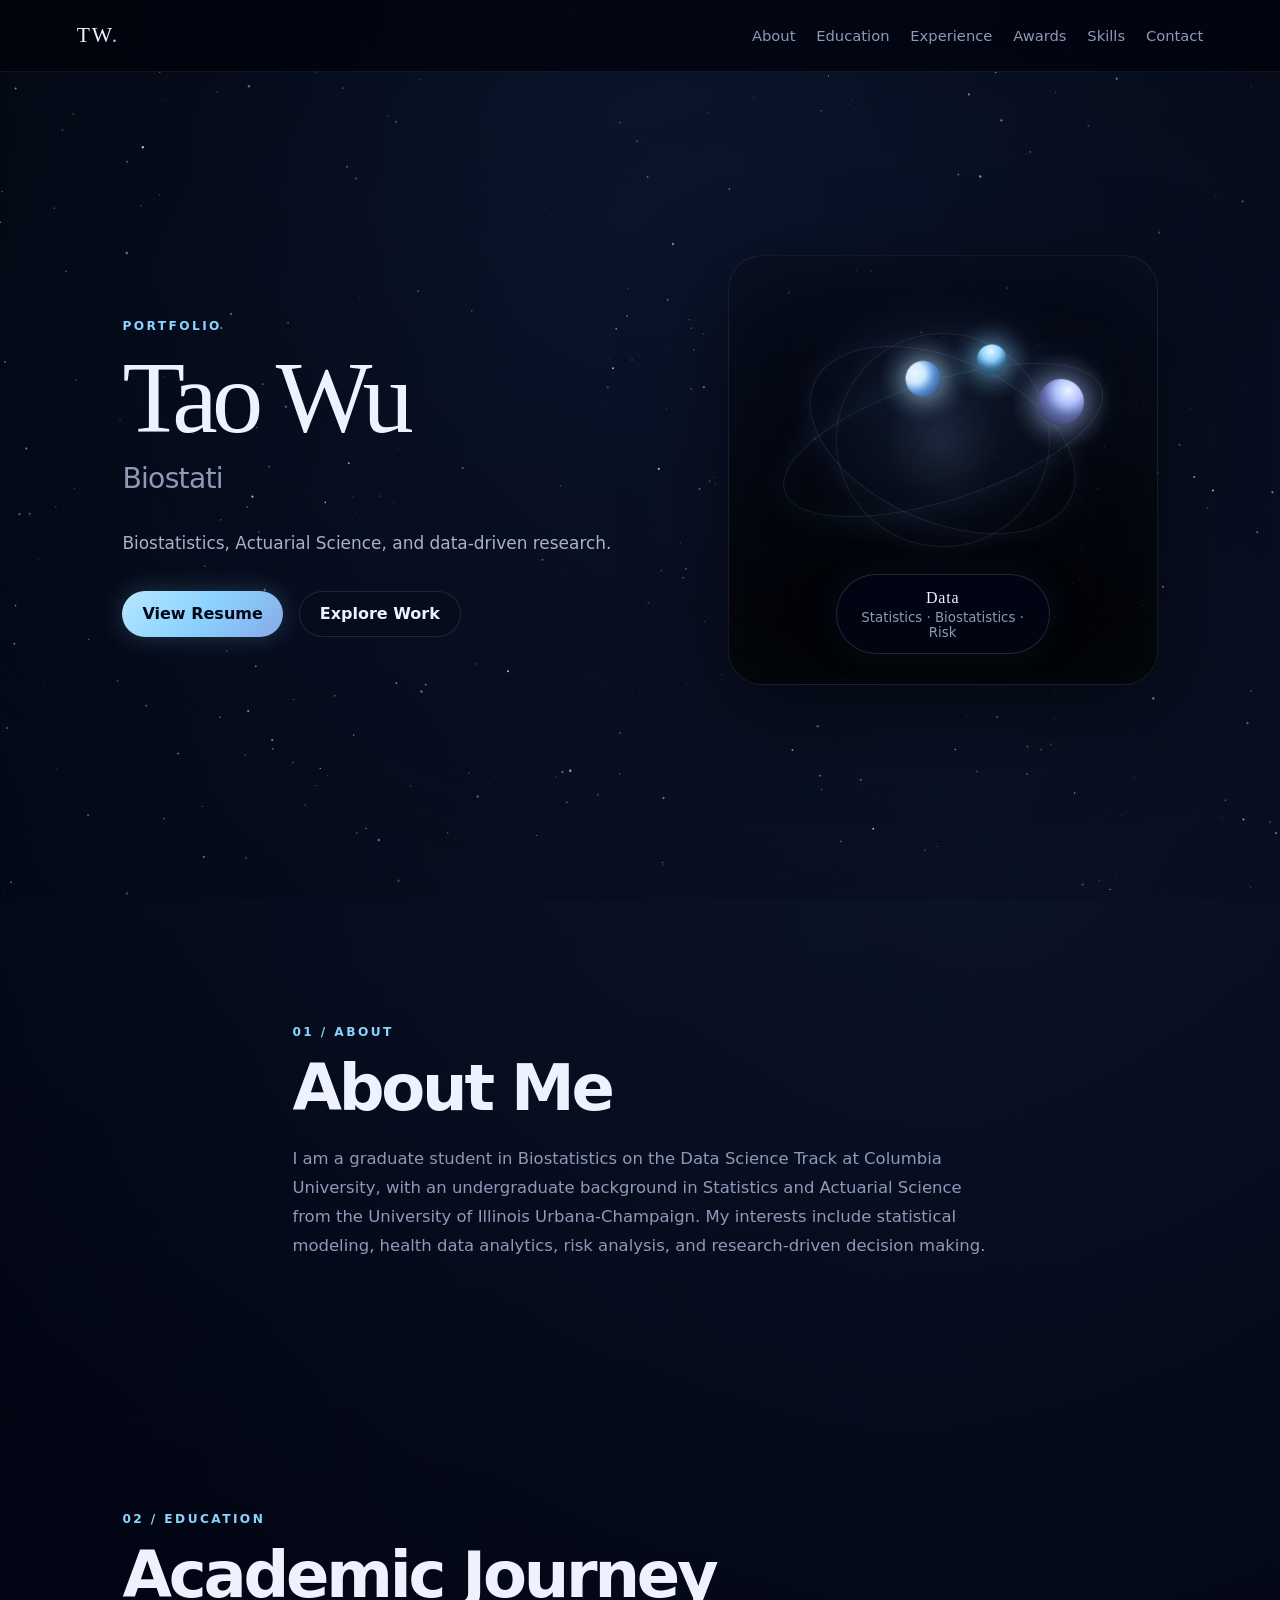
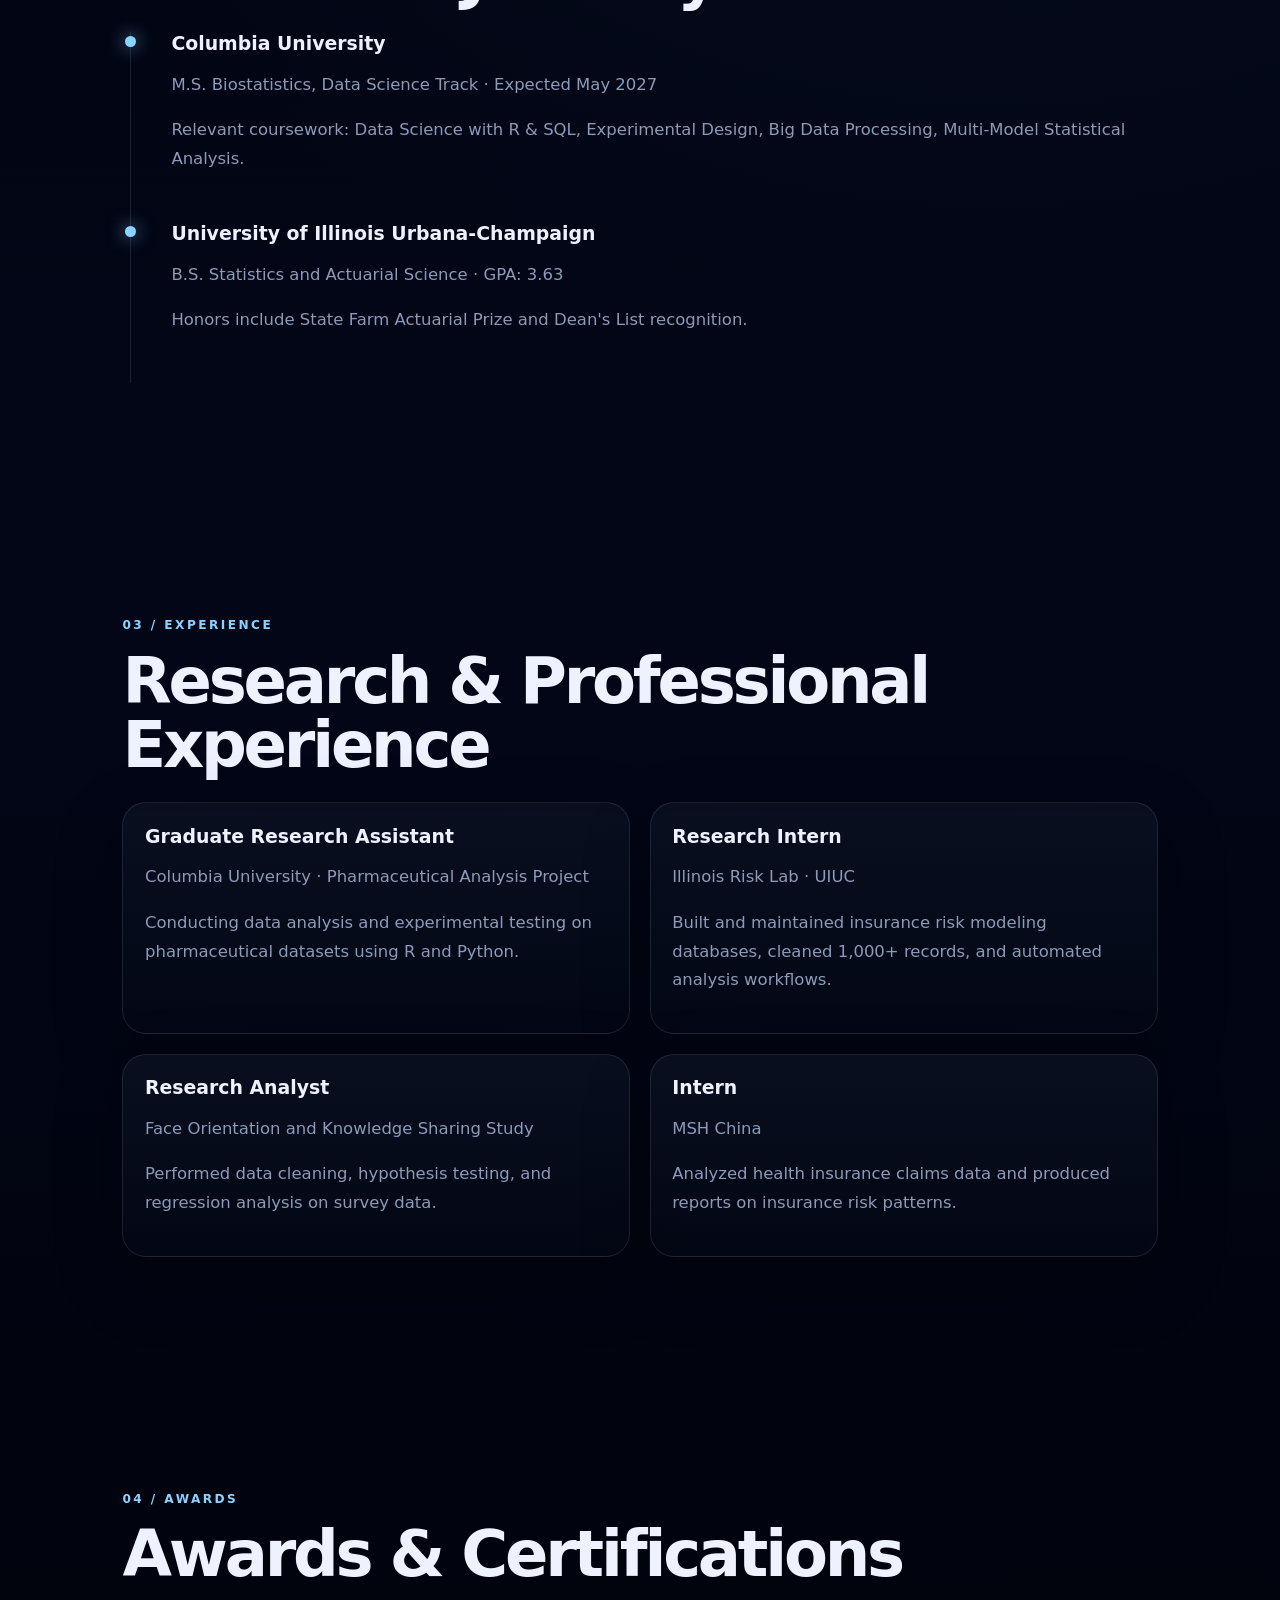
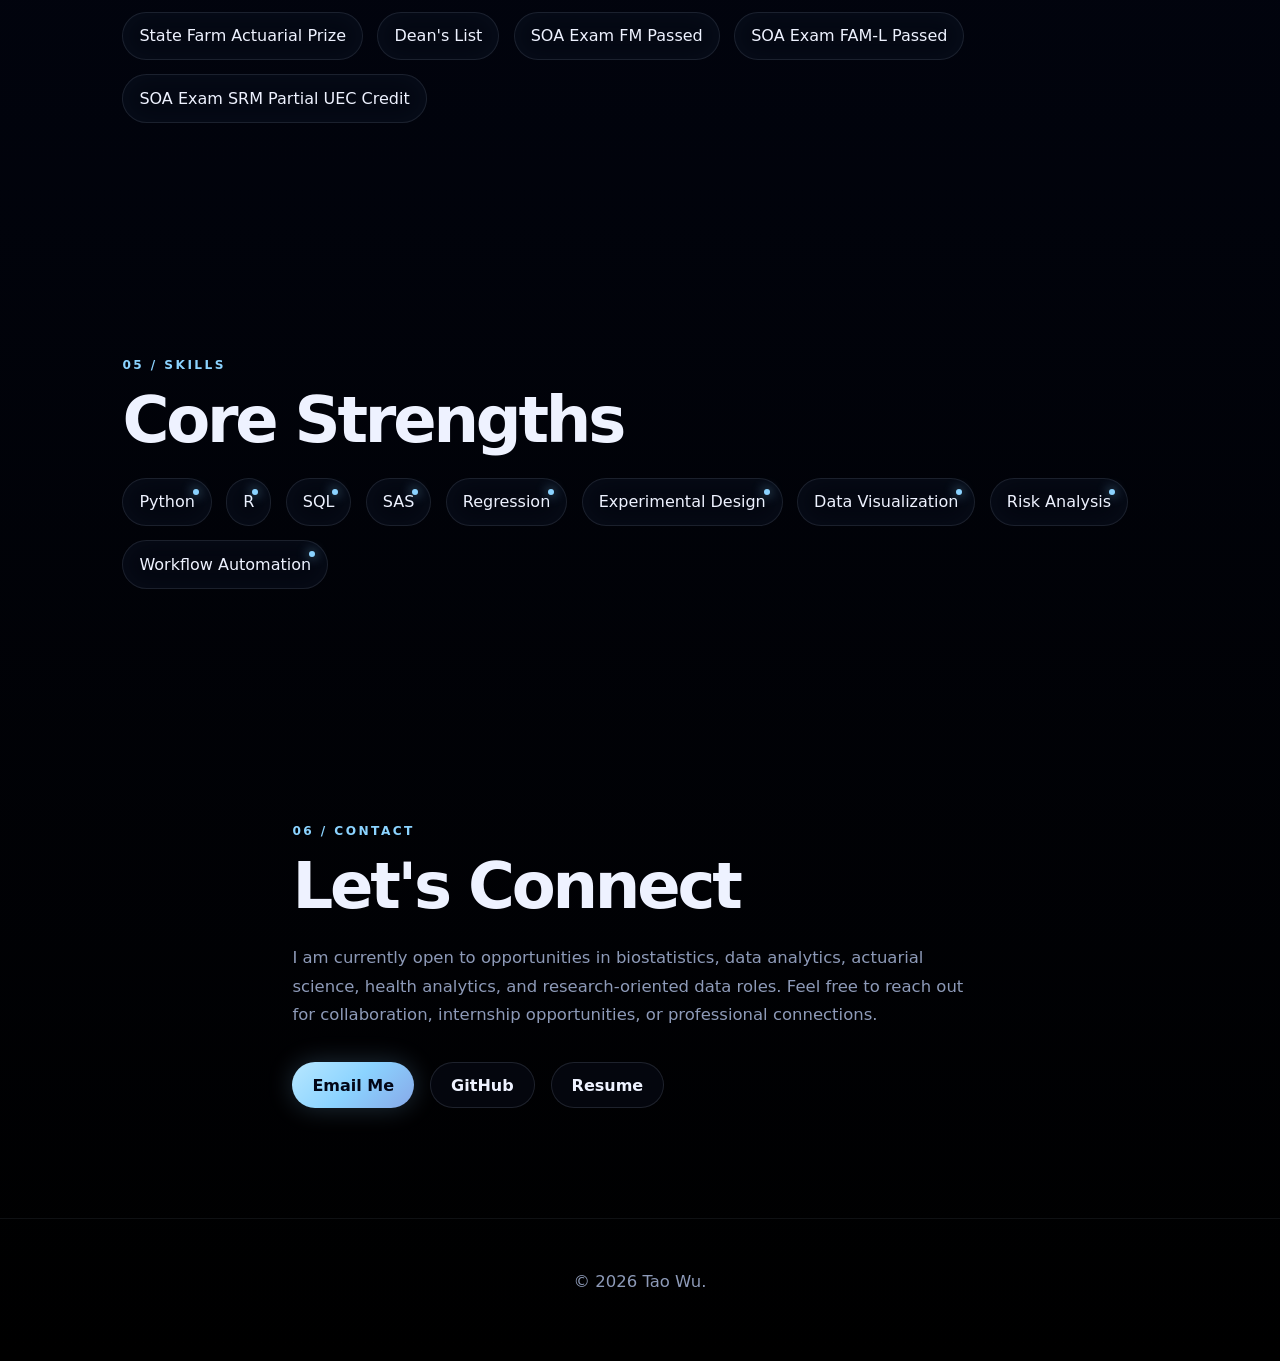
==== commit f1236fef: "Update index.html" ====
--- a/index.html
+++ b/index.html
@@ -30,7 +30,7 @@
         <h1>Tao Wu</h1>
         <h2><span id="typewriter"></span></h2>
         <p class="hero-text">
-          Statistics, biostatistics, and data-driven research.
+          Biostatistics, Actuarial Science, and data-driven research.
         </p>
 
         <div class="hero-actions">
--- a/style.css
+++ b/style.css
@@ -4,7 +4,6 @@
 
 :root {
   --bg: #01030a;
-  --bg-2: #030712;
   --text: #eef2ff;
   --muted: #8d9ab8;
   --line: rgba(148, 163, 184, 0.18);
@@ -192,20 +191,22 @@
   box-shadow: 0 0 22px rgba(139, 211, 255, 0.12);
 }
 
+/* Stable right-side galaxy animation */
+
 .threebody-card {
   position: relative;
-  width: min(520px, 86vw);
+  width: min(430px, 72vw);
   aspect-ratio: 1;
   margin: 0 auto;
   border-radius: 34px;
   border: 1px solid rgba(148, 163, 184, 0.14);
   background:
-    radial-gradient(circle at 50% 45%, rgba(160, 190, 255, 0.12), transparent 22%),
-    radial-gradient(circle at 48% 40%, rgba(70, 110, 180, 0.16), transparent 42%),
-    linear-gradient(180deg, rgba(5, 9, 22, 0.62), rgba(0, 0, 0, 0.86));
-  box-shadow:
-    inset 0 0 110px rgba(139, 211, 255, 0.05),
-    0 32px 120px rgba(0, 0, 0, 0.58);
+    radial-gradient(circle at 50% 44%, rgba(170, 205, 255, 0.09), transparent 18%),
+    radial-gradient(circle at 48% 40%, rgba(70, 110, 180, 0.15), transparent 42%),
+    linear-gradient(180deg, rgba(5, 9, 22, 0.68), rgba(0, 0, 0, 0.88));
+  box-shadow:
+    inset 0 0 90px rgba(139, 211, 255, 0.04),
+    0 28px 95px rgba(0, 0, 0, 0.5);
   overflow: hidden;
 }
 
@@ -214,13 +215,14 @@
   position: absolute;
   inset: 0;
   background:
-    radial-gradient(circle at 20% 25%, rgba(255, 255, 255, 0.18), transparent 1px),
-    radial-gradient(circle at 70% 30%, rgba(255, 255, 255, 0.12), transparent 1px),
-    radial-gradient(circle at 42% 75%, rgba(255, 255, 255, 0.10), transparent 1px),
-    radial-gradient(circle at 82% 68%, rgba(255, 255, 255, 0.08), transparent 1px);
+    radial-gradient(circle at 20% 25%, rgba(255, 255, 255, 0.2), transparent 1px),
+    radial-gradient(circle at 70% 30%, rgba(255, 255, 255, 0.14), transparent 1px),
+    radial-gradient(circle at 42% 75%, rgba(255, 255, 255, 0.12), transparent 1px),
+    radial-gradient(circle at 82% 68%, rgba(255, 255, 255, 0.1), transparent 1px);
   background-size: 110px 110px, 150px 150px, 190px 190px, 230px 230px;
-  opacity: 0.42;
+  opacity: 0.45;
   pointer-events: none;
+  z-index: 0;
 }
 
 .galaxy-system {
@@ -231,79 +233,78 @@
 }
 
 .galaxy-core {
-  position: absolute;
-  left: 50%;
-  top: 43%;
-  width: 86px;
-  height: 86px;
-  border-radius: 50%;
-  transform: translate(-50%, -50%);
-  background:
-    radial-gradient(circle at 38% 32%, rgba(255, 255, 255, 0.95), rgba(139, 211, 255, 0.46) 28%, rgba(30, 55, 110, 0.14) 58%, transparent 72%);
-  filter: blur(0.2px);
-  box-shadow:
-    0 0 48px rgba(139, 211, 255, 0.28),
-    0 0 120px rgba(80, 120, 200, 0.12);
-}
-
-.galaxy-disk {
+  display: none;
+}
+
+.galaxy-dust {
   position: absolute;
   left: 50%;
   top: 43%;
   border-radius: 50%;
-  transform: translate(-50%, -50%) rotate(-18deg);
   pointer-events: none;
 }
 
-.disk-1 {
+.dust-1 {
   width: 78%;
   height: 28%;
-  border: 1px solid rgba(139, 211, 255, 0.12);
-  box-shadow: 0 0 32px rgba(139, 211, 255, 0.06);
-  animation: galaxy-drift 42s linear infinite;
-}
-
-.disk-2 {
+  transform: translate(-50%, -50%) rotate(-18deg);
+  border: 1px solid rgba(139, 211, 255, 0.13);
+  box-shadow:
+    0 0 36px rgba(139, 211, 255, 0.07),
+    inset 0 0 34px rgba(139, 211, 255, 0.035);
+  animation: slow-drift-one 28s linear infinite;
+}
+
+.dust-2 {
   width: 66%;
   height: 38%;
-  border: 1px solid rgba(184, 190, 255, 0.11);
   transform: translate(-50%, -50%) rotate(24deg);
-  animation: galaxy-drift-reverse 56s linear infinite;
-}
-
-.disk-3 {
+  border: 1px solid rgba(184, 190, 255, 0.12);
+  box-shadow:
+    0 0 32px rgba(184, 190, 255, 0.06),
+    inset 0 0 28px rgba(184, 190, 255, 0.025);
+  animation: slow-drift-two 36s linear infinite;
+}
+
+.dust-3 {
   width: 50%;
   height: 50%;
-  border: 1px solid rgba(220, 235, 255, 0.08);
   transform: translate(-50%, -50%) rotate(68deg);
-  animation: galaxy-drift 64s linear infinite;
-}
-
-.orbit-path {
+  border: 1px solid rgba(220, 235, 255, 0.09);
+  box-shadow:
+    0 0 24px rgba(220, 235, 255, 0.04),
+    inset 0 0 24px rgba(220, 235, 255, 0.02);
+  animation: slow-drift-three 44s linear infinite;
+}
+
+.galaxy-orbit {
   position: absolute;
   left: 50%;
   top: 43%;
   border-radius: 50%;
-  transform: translate(-50%, -50%);
+  transform-origin: center center;
   will-change: transform;
 }
 
-.orbit-path-1 {
+.orbit-1 {
   width: 76%;
   height: 30%;
-  animation: orbit-one 18s linear infinite;
-}
-
-.orbit-path-2 {
+  transform: translate(-50%, -50%) rotate(-18deg);
+  animation: orbit-one 10s linear infinite;
+}
+
+.orbit-2 {
   width: 62%;
   height: 44%;
-  animation: orbit-two 23s linear infinite reverse;
-}
-
-.orbit-path-3 {
+  transform: translate(-50%, -50%) rotate(31deg);
+  animation: orbit-two 13s linear infinite reverse;
+}
+
+.orbit-3 {
   width: 48%;
   height: 58%;
-  animation: orbit-three 31s linear infinite;
+  transform: translate(-50%, -50%) rotate(72deg);
+  animation: orbit-three 17s linear infinite;
 }
 
 .celestial-body {
@@ -325,8 +326,8 @@
 }
 
 .body-1 {
-  width: 34px;
-  height: 34px;
+  width: 36px;
+  height: 36px;
   background: radial-gradient(circle at 32% 28%, #ffffff, #dcecff 28%, #4f83cc 54%, #10182d 100%);
   box-shadow:
     0 0 24px rgba(220, 235, 255, 0.7),
@@ -334,8 +335,8 @@
 }
 
 .body-2 {
-  width: 26px;
-  height: 26px;
+  width: 30px;
+  height: 30px;
   background: radial-gradient(circle at 32% 28%, #ffffff, #8bd3ff 32%, #275982 58%, #0b1628 100%);
   box-shadow:
     0 0 22px rgba(139, 211, 255, 0.66),
@@ -343,8 +344,8 @@
 }
 
 .body-3 {
-  width: 44px;
-  height: 44px;
+  width: 46px;
+  height: 46px;
   background: radial-gradient(circle at 32% 28%, #ffffff, #b8beff 28%, #58599a 54%, #131326 100%);
   box-shadow:
     0 0 28px rgba(184, 190, 255, 0.7),
@@ -378,7 +379,7 @@
   }
 }
 
-@keyframes galaxy-drift {
+@keyframes slow-drift-one {
   from {
     transform: translate(-50%, -50%) rotate(-18deg);
   }
@@ -387,12 +388,21 @@
   }
 }
 
-@keyframes galaxy-drift-reverse {
+@keyframes slow-drift-two {
   from {
     transform: translate(-50%, -50%) rotate(24deg);
   }
   to {
     transform: translate(-50%, -50%) rotate(-336deg);
+  }
+}
+
+@keyframes slow-drift-three {
+  from {
+    transform: translate(-50%, -50%) rotate(68deg);
+  }
+  to {
+    transform: translate(-50%, -50%) rotate(428deg);
   }
 }
 
@@ -423,176 +433,6 @@
   margin-top: 0.2rem;
 }
 
-.threebody-system {
-  position: absolute;
-  inset: 0;
-  overflow: hidden;
-}
-
-.trail {
-  position: absolute;
-  left: 50%;
-  top: 44%;
-  width: 64%;
-  height: 36%;
-  border: 1px solid rgba(139, 211, 255, 0.13);
-  border-radius: 50%;
-  transform: translate(-50%, -50%) rotate(-18deg);
-  filter: blur(0.2px);
-}
-
-.trail-2 {
-  width: 54%;
-  height: 46%;
-  transform: translate(-50%, -50%) rotate(38deg);
-  border-color: rgba(184, 190, 255, 0.12);
-}
-
-.trail-3 {
-  width: 44%;
-  height: 58%;
-  transform: translate(-50%, -50%) rotate(82deg);
-  border-color: rgba(220, 235, 255, 0.10);
-}
-
-.body {
-  position: absolute;
-  left: 50%;
-  top: 43%;
-  width: 18px;
-  height: 18px;
-  border-radius: 50%;
-  transform: translate(-50%, -50%);
-  box-shadow:
-    0 0 18px rgba(139, 211, 255, 0.75),
-    0 0 42px rgba(139, 211, 255, 0.22);
-}
-
-.body::before {
-  content: "";
-  position: absolute;
-  inset: -18px;
-  border-radius: 50%;
-  background: radial-gradient(circle, rgba(139, 211, 255, 0.24), transparent 66%);
-}
-
-.body-1 {
-  background: radial-gradient(circle at 30% 25%, #ffffff, #dcecff 34%, #23395f 100%);
-  animation: threebody-one 13s ease-in-out infinite;
-}
-
-.body-2 {
-  width: 15px;
-  height: 15px;
-  background: radial-gradient(circle at 30% 25%, #ffffff, #8bd3ff 36%, #18324d 100%);
-  animation: threebody-two 11s ease-in-out infinite;
-}
-
-.body-3 {
-  width: 21px;
-  height: 21px;
-  background: radial-gradient(circle at 30% 25%, #ffffff, #b8beff 35%, #252347 100%);
-  animation: threebody-three 15s ease-in-out infinite;
-}
-
-@keyframes threebody-one {
-  0% {
-    transform: translate(-50%, -50%) translate(-112px, -54px);
-  }
-  14% {
-    transform: translate(-50%, -50%) translate(36px, -118px);
-  }
-  29% {
-    transform: translate(-50%, -50%) translate(126px, -20px);
-  }
-  45% {
-    transform: translate(-50%, -50%) translate(48px, 82px);
-  }
-  62% {
-    transform: translate(-50%, -50%) translate(-96px, 58px);
-  }
-  78% {
-    transform: translate(-50%, -50%) translate(-38px, -18px);
-  }
-  100% {
-    transform: translate(-50%, -50%) translate(-112px, -54px);
-  }
-}
-
-@keyframes threebody-two {
-  0% {
-    transform: translate(-50%, -50%) translate(102px, 44px);
-  }
-  16% {
-    transform: translate(-50%, -50%) translate(-24px, 104px);
-  }
-  31% {
-    transform: translate(-50%, -50%) translate(-128px, 10px);
-  }
-  48% {
-    transform: translate(-50%, -50%) translate(-38px, -92px);
-  }
-  66% {
-    transform: translate(-50%, -50%) translate(86px, -70px);
-  }
-  83% {
-    transform: translate(-50%, -50%) translate(28px, 12px);
-  }
-  100% {
-    transform: translate(-50%, -50%) translate(102px, 44px);
-  }
-}
-
-@keyframes threebody-three {
-  0% {
-    transform: translate(-50%, -50%) translate(10px, -106px);
-  }
-  13% {
-    transform: translate(-50%, -50%) translate(118px, -42px);
-  }
-  27% {
-    transform: translate(-50%, -50%) translate(82px, 78px);
-  }
-  43% {
-    transform: translate(-50%, -50%) translate(-54px, 96px);
-  }
-  60% {
-    transform: translate(-50%, -50%) translate(-118px, -28px);
-  }
-  82% {
-    transform: translate(-50%, -50%) translate(-16px, -58px);
-  }
-  100% {
-    transform: translate(-50%, -50%) translate(10px, -106px);
-  }
-}
-
-.orbit-label {
-  position: absolute;
-  bottom: 7%;
-  left: 50%;
-  transform: translateX(-50%);
-  text-align: center;
-  padding: 0.82rem 1.15rem;
-  border: 1px solid rgba(148, 163, 184, 0.22);
-  border-radius: 999px;
-  background: rgba(2, 6, 23, 0.72);
-  backdrop-filter: blur(12px);
-  box-shadow: 0 0 30px rgba(15, 23, 42, 0.5);
-}
-
-.orbit-label strong {
-  font-family: "Times New Roman", Times, Georgia, serif;
-  font-weight: 400;
-  letter-spacing: 0.05em;
-}
-
-.orbit-label small {
-  display: block;
-  color: var(--muted);
-  margin-top: 0.2rem;
-}
-
 .timeline {
   border-left: 1px solid var(--line);
   margin-left: 0.5rem;
@@ -730,4 +570,8 @@
     padding-left: 5vw;
     padding-right: 5vw;
   }
-}
+
+  .threebody-card {
+    width: min(330px, 84vw);
+  }
+}
